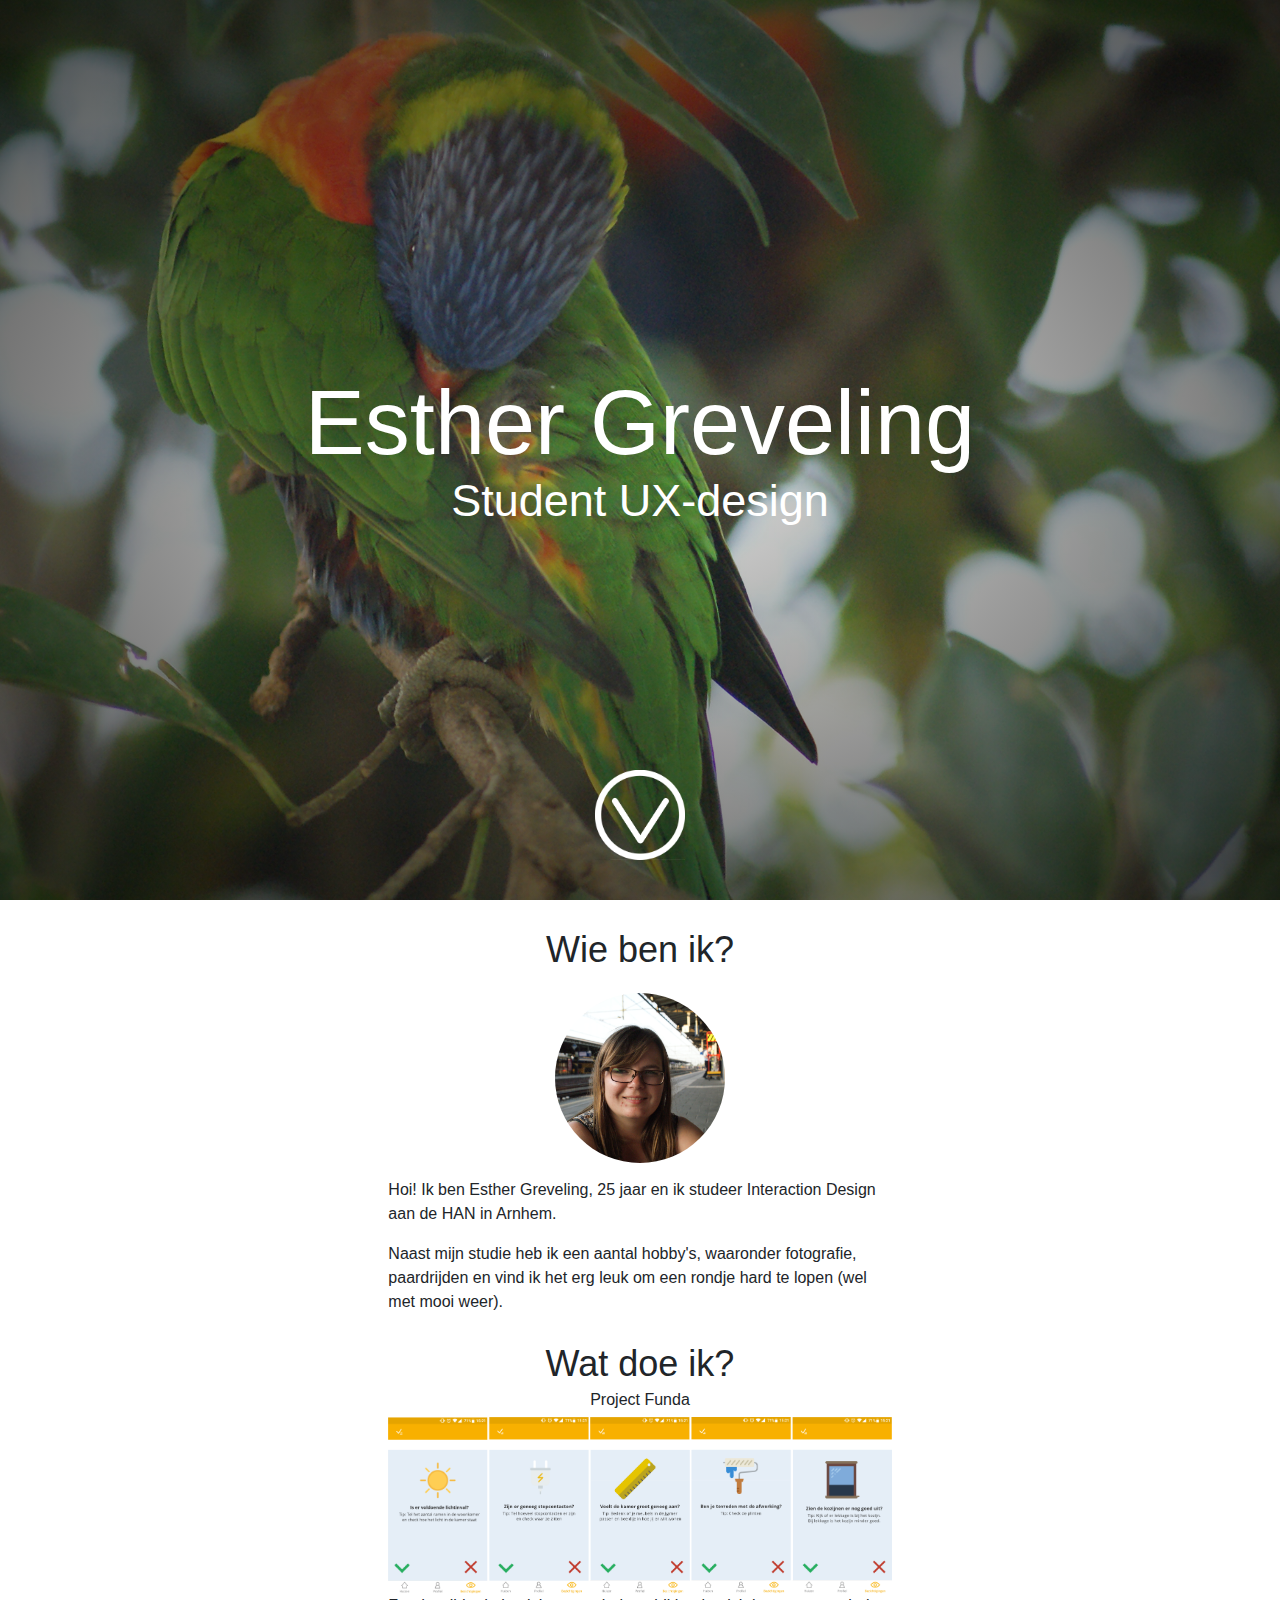
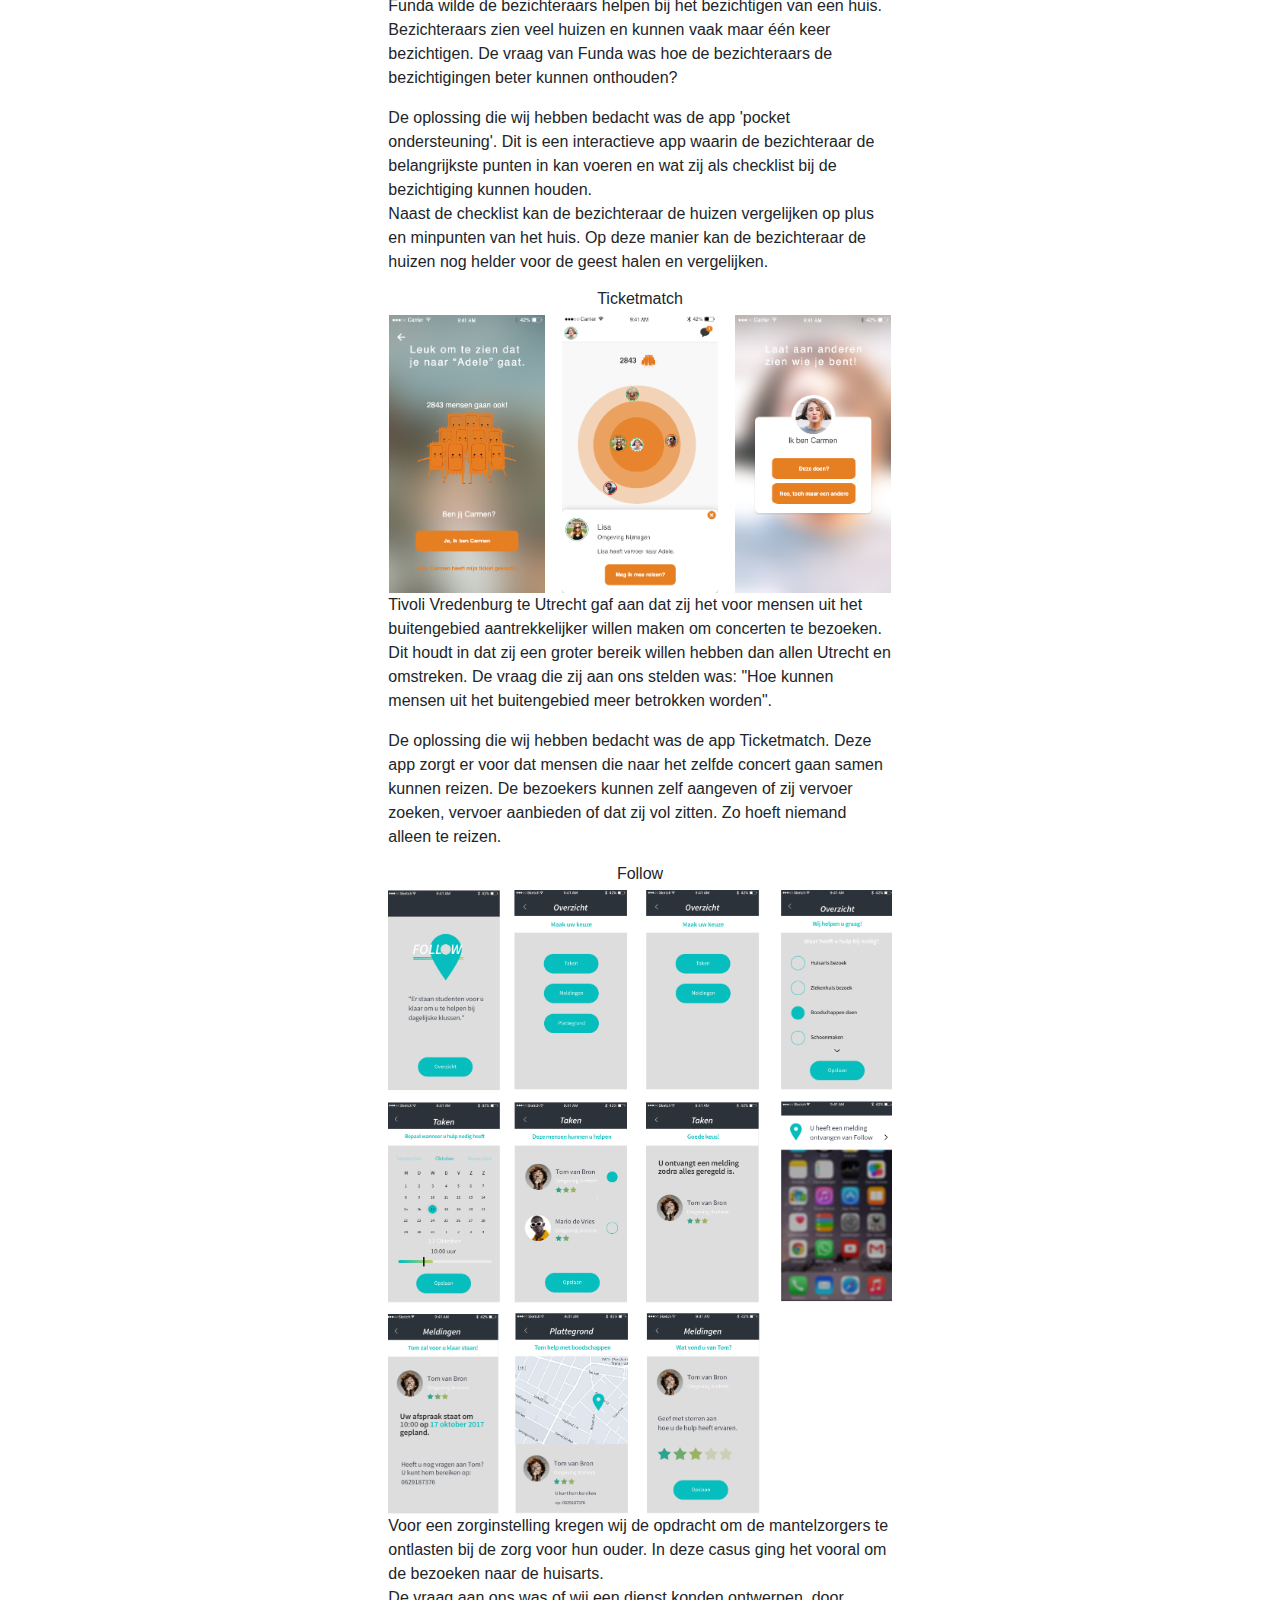
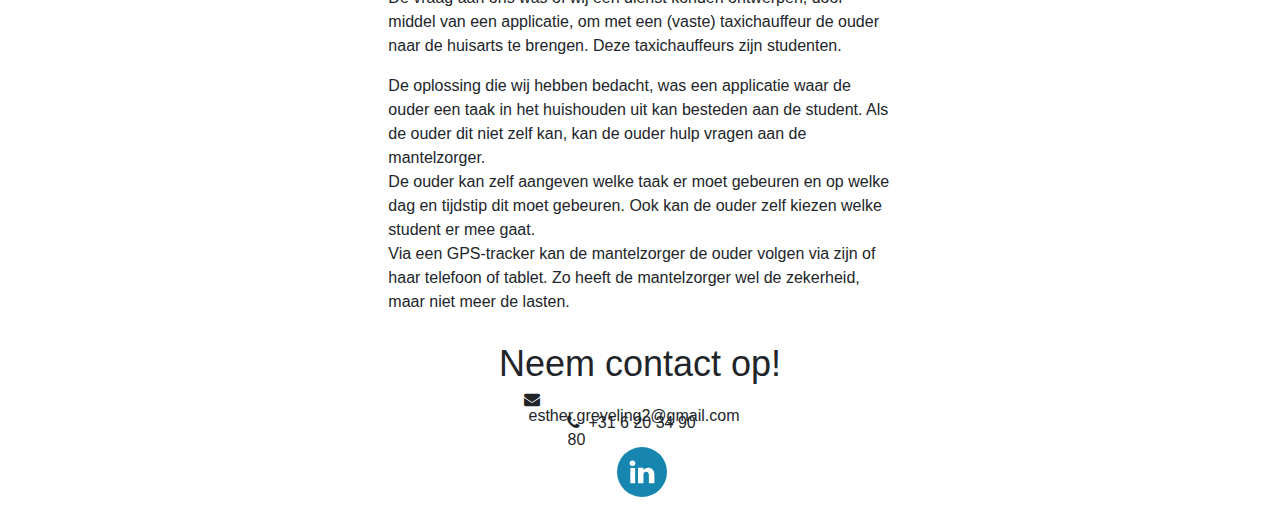
==== docs/index.html @ 634b7bdc "Leeftijd!" ====
<!DOCTYPE html>
<html>
    <head>
        <meta charset="utf-8">
        <meta name="viewport" content="width=device-width,initial-scale=1.0">
        
        <title>Esther Greveling</title>

        <link rel="stylesheet" href="style.css">
        <link rel="stylesheet" href="bootstrap.min.css">
        <link rel="stylesheet" href="css/font-awesome.min.css">
        <script type="text/javascript" src="scripts/jquery-3.2.1.min.js"></script>
        <script type="text/javascript" src="scripts/scrollToContent.js"></script>
    </head>

    <body>
        <div id="headerContainer" class="centerContainer">
            <div id="nameContainer">
                <div>
                    <h2>Esther Greveling</h2>
                    <h4>Student UX-design</h4>
                </div>
            </div>
            <div id="moreContentButton" class="clickable"></div>
        </div>
        <div id="content" class="col-10 col-md-8 col-lg-6 col-xl-5 center">
            <!--Over mij-->
            <h5>Wie ben ik?</h5>
            <div>
                <div class="roundPictureBorder">
                    <div class="roundPicture" id="estherPicture"> </div>
                </div>
            </div>

            <p>Hoi! Ik ben Esther Greveling, 25 jaar en ik studeer Interaction Design aan de HAN in Arnhem.</p>
            <p>Naast mijn studie heb ik een aantal hobby's, waaronder fotografie, paardrijden en vind ik het erg leuk om een rondje hard te lopen (wel met mooi weer).</p>

            <!--Mijn projecten-->
            <h5>Wat doe ik?</h5>
            
            <!--Funda-->
            <div class="centerChildren">
                <h6>Project Funda</h6>
                <img src="images/funda/checklist-live-bezichtigingen.png" />
            </div>
            <p>Funda wilde de bezichteraars helpen bij het bezichtigen van een huis. Bezichteraars zien veel huizen en kunnen vaak maar één keer bezichtigen. De vraag van Funda was hoe de bezichteraars de bezichtigingen beter kunnen onthouden?</p>
            <p>De oplossing die wij hebben bedacht was de app 'pocket ondersteuning'. Dit is een interactieve app waarin de bezichteraar de belangrijkste punten in kan voeren en wat zij als checklist bij de bezichtiging kunnen houden. <br/>Naast de checklist kan de bezichteraar de huizen vergelijken op plus en minpunten van het huis. Op deze manier kan de bezichteraar de huizen nog helder voor de geest halen en vergelijken.</p>                        
            
            <!--Tivoli-->
            <div class="centerChildren">
                <h6>Ticketmatch</h6>
                <div>
                    <img style="width: 31%;" src="images/tivoli/bevestig-account.png" />
                    <img style="width: 31%; margin-left: 2.4%; margin-right: 2.4%;" src="images/tivoli/gekozen-profiel.png" />
                    <img style="width: 31%;" src="images/tivoli/selfie.png" />
                </div>
            </div>
            <p>Tivoli Vredenburg te Utrecht gaf aan dat zij het voor mensen uit het buitengebied aantrekkelijker willen maken om concerten te bezoeken. Dit houdt in dat zij een groter bereik willen hebben dan allen Utrecht en omstreken. De vraag die zij aan ons stelden was: "Hoe kunnen mensen uit het buitengebied meer betrokken worden".</p>
            <p>De oplossing die wij hebben bedacht was de app Ticketmatch. Deze app zorgt er voor dat mensen die naar het zelfde concert gaan samen kunnen reizen. De bezoekers kunnen zelf aangeven of zij vervoer zoeken, vervoer aanbieden of dat zij vol zitten. Zo hoeft niemand alleen te reizen.</p>
            
            <!--Follow-->
            <div class="centerChildren">
                <h6>Follow</h6>
                <img src="images/follow/app.png" />
            </div>
            <p>Voor  een zorginstelling kregen wij de opdracht om de mantelzorgers te ontlasten bij de zorg voor hun ouder. In deze casus ging het vooral om de bezoeken naar de huisarts.<br/>De vraag aan ons was of wij een dienst konden ontwerpen, door middel van een applicatie, om met een (vaste) taxichauffeur de ouder naar de huisarts te brengen. Deze taxichauffeurs zijn studenten.</p>
            <p>De oplossing die wij hebben bedacht, was een applicatie waar de ouder een taak in het huishouden uit kan besteden aan de student. Als de ouder dit niet zelf kan, kan de ouder hulp vragen aan de mantelzorger.<br/>De ouder kan zelf aangeven welke taak er moet gebeuren en op welke dag en tijdstip dit moet gebeuren. Ook kan de ouder zelf kiezen welke student er mee gaat.<br/>Via een GPS-tracker kan de mantelzorger de ouder volgen via zijn of haar telefoon of tablet. Zo heeft de mantelzorger wel de zekerheid, maar niet meer de lasten.</p>
            
            
            <h5>Neem contact op!</h5>
            <div class="centerContainer">
                <i id="email" class="fa fa-envelope center" aria-hidden="true">
                    <span>esther.greveling2@gmail.com</span>
                </i>
            </div>
            <div class="centerContainer">
                <i id="phone" class="fa fa-phone center" aria-hidden="true">
                    <span>+31 6 20 34 90 80</span>
                </i>
            </div>
            <div class="centerContainer">
                <div class="contactButtons">
                    <a href="https://www.linkedin.com/in/esther-greveling-13b2b231/" target="_blank">
                        <img style="width: 50px; height: 50px;" src="images/linkedin.svg" alt="LinkedIn">
                    </a>
                </div>
            </div>
        </div>
    </body>
</html>
---- docs/style.css ----
body {
    margin: 0;
    overflow-x: hidden;
}

body,
i>span {
    font-family: -apple-system,BlinkMacSystemFont,"Segoe UI",Roboto,"Helvetica Neue",Arial,sans-serif
}

i>span {
    margin-left: 4px;
}

img {
    max-width: 100%;
}

#headerContainer {
    height: 100vh;
    width: 100vw;

    background-image: url("images/vogel.jpg");
    background-size: cover;
    background-position: center;
}

#moreContentButton {
    bottom: 40px;
    height: 90px;
    width: 90px;

    background-image: url("images/DownIconWhite.png");
    background-size: cover;
    background-position: center;
}

.centerContainer {
    position: relative;
    min-height: 23px;
}

.centerContainer>div,
.center {
    position: absolute !important;
    margin: auto !important;
    left: 0 !important; 
    right: 0 !important;
}

.centerChildren {
    text-align: center;
}

#nameContainer {
    width: 100%;
    height: 100%;

    background: -webkit-radial-gradient(rgba(105, 105, 100, 0.20), rgba(0, 0, 0, 0.70));
    background:      -o-radial-gradient(rgba(105, 105, 100, 0.20), rgba(0, 0, 0, 0.70));
    background:    -moz-radial-gradient(rgba(105, 105, 100, 0.20), rgba(0, 0, 0, 0.70));
    background:         radial-gradient(rgba(105, 105, 100, 0.20), rgba(0, 0, 0, 0.70));
}

#nameContainer>div {
    display:table-cell;
    vertical-align: middle;
    width:100vw;
    height:100vh;
}

#nameContainer>div>h2,
#nameContainer>div>h4 {
    text-align: center;
    margin-top: 3px;
    margin-bottom: 3px;

    font-family:"Arial";
    color: white;
}

h5 {
    text-align: center;
    margin-top: 30px !important;
    font-size: 2.25rem !important;
}

h2 {
    font-size: 10vh !important;
}

h4 {
    font-size: 5vh !important;
}

.clickable {
    cursor: pointer;
}

#estherPicture {
    background-image: url(images/esther.jpg);
}

.roundPicture
{
    background-position: center;
    background-repeat: no-repeat;
    background-size: cover;
    
    width: 170px;
    height: 170px;
    border-radius: 50%;
    
    position: absolute;
    margin: auto;
    left: 0;
    right: 0;
    top: 0;
    bottom: 0;
}

.roundPictureBorder
{
    width: 200px;
    height: 200px;
    margin: auto;
    position: relative;
}

#phone {
    width: 145px;
}

#email {
    width: 231px;
}

.contactButtons {
    width: 50px;
    padding: 10px 0;
}

.contactButtons>a {
    margin: 4px 2px;
}

.contactButtons>a>img {
    width: 50px;
    height: 50px;
}

@media all and (max-width: 576px) {    
    #moreContentButton {
        width: 20vw;
        height: 20vw;
    }
}
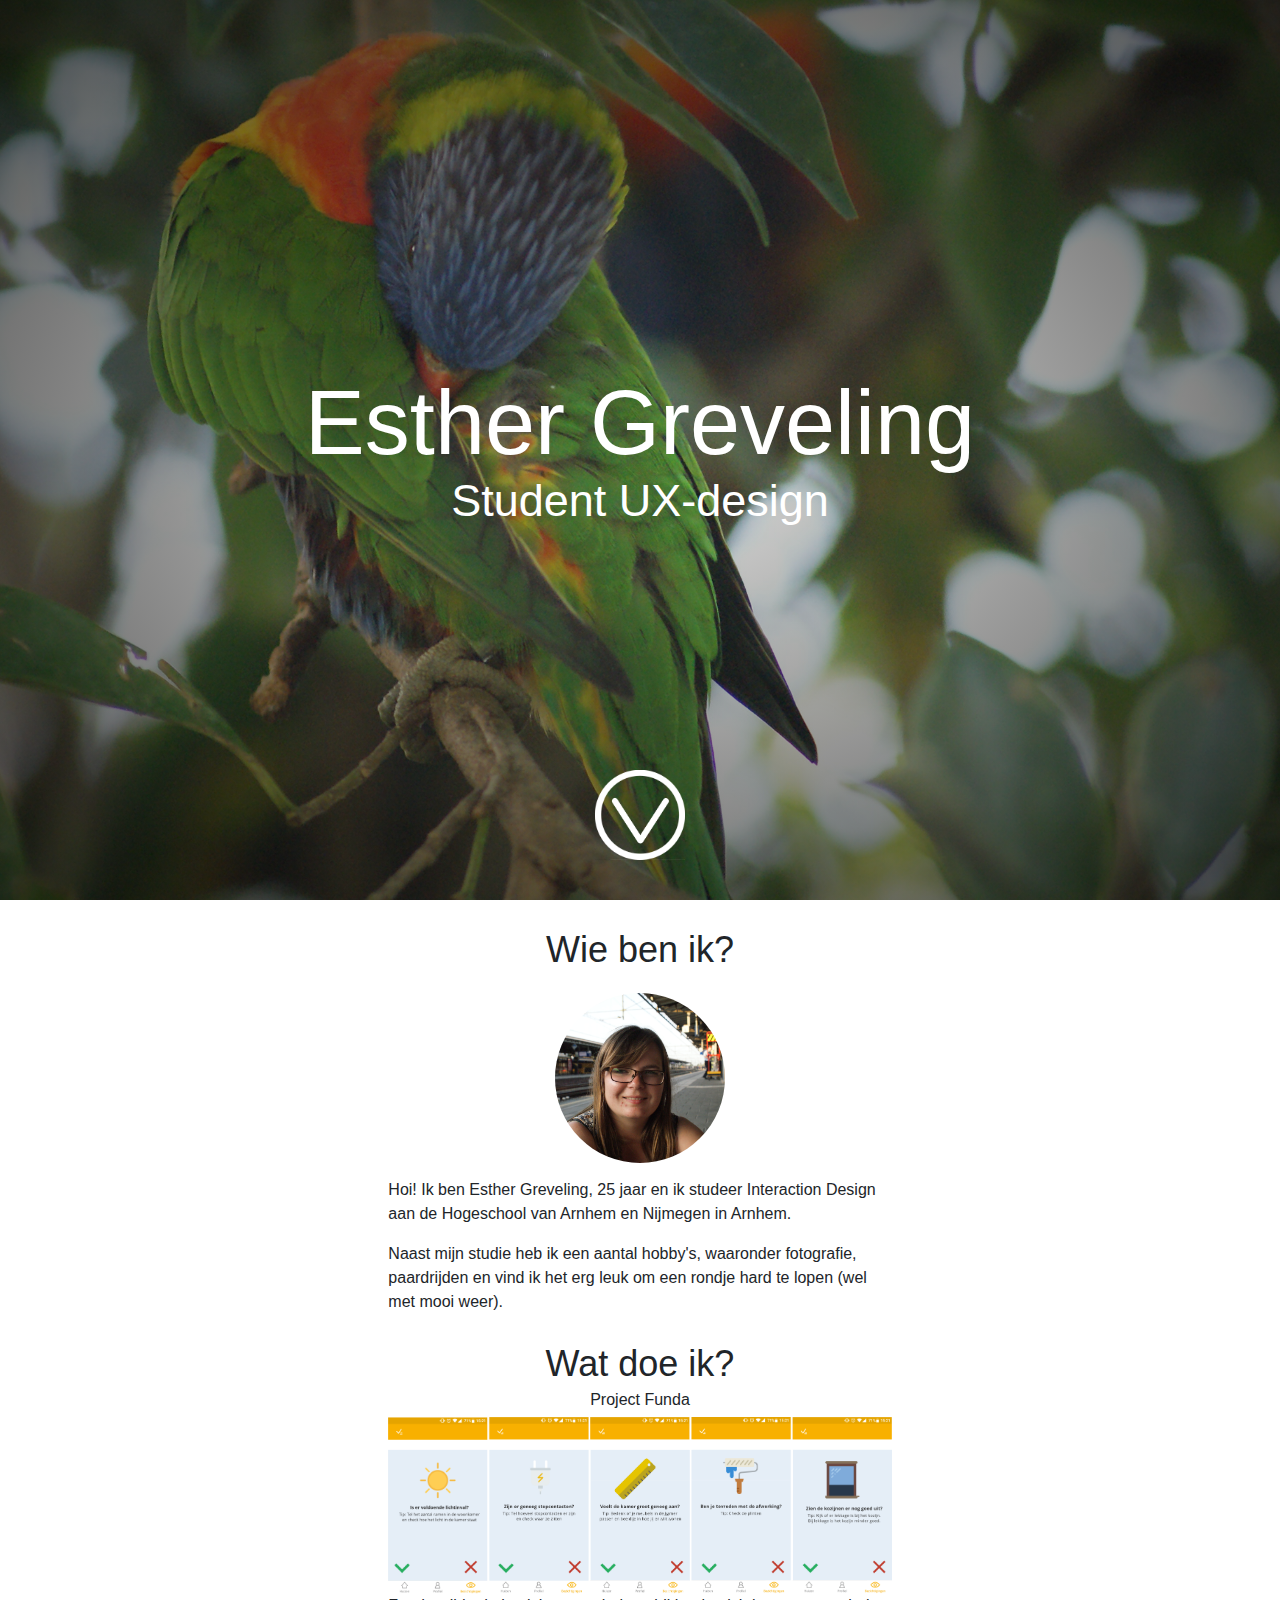
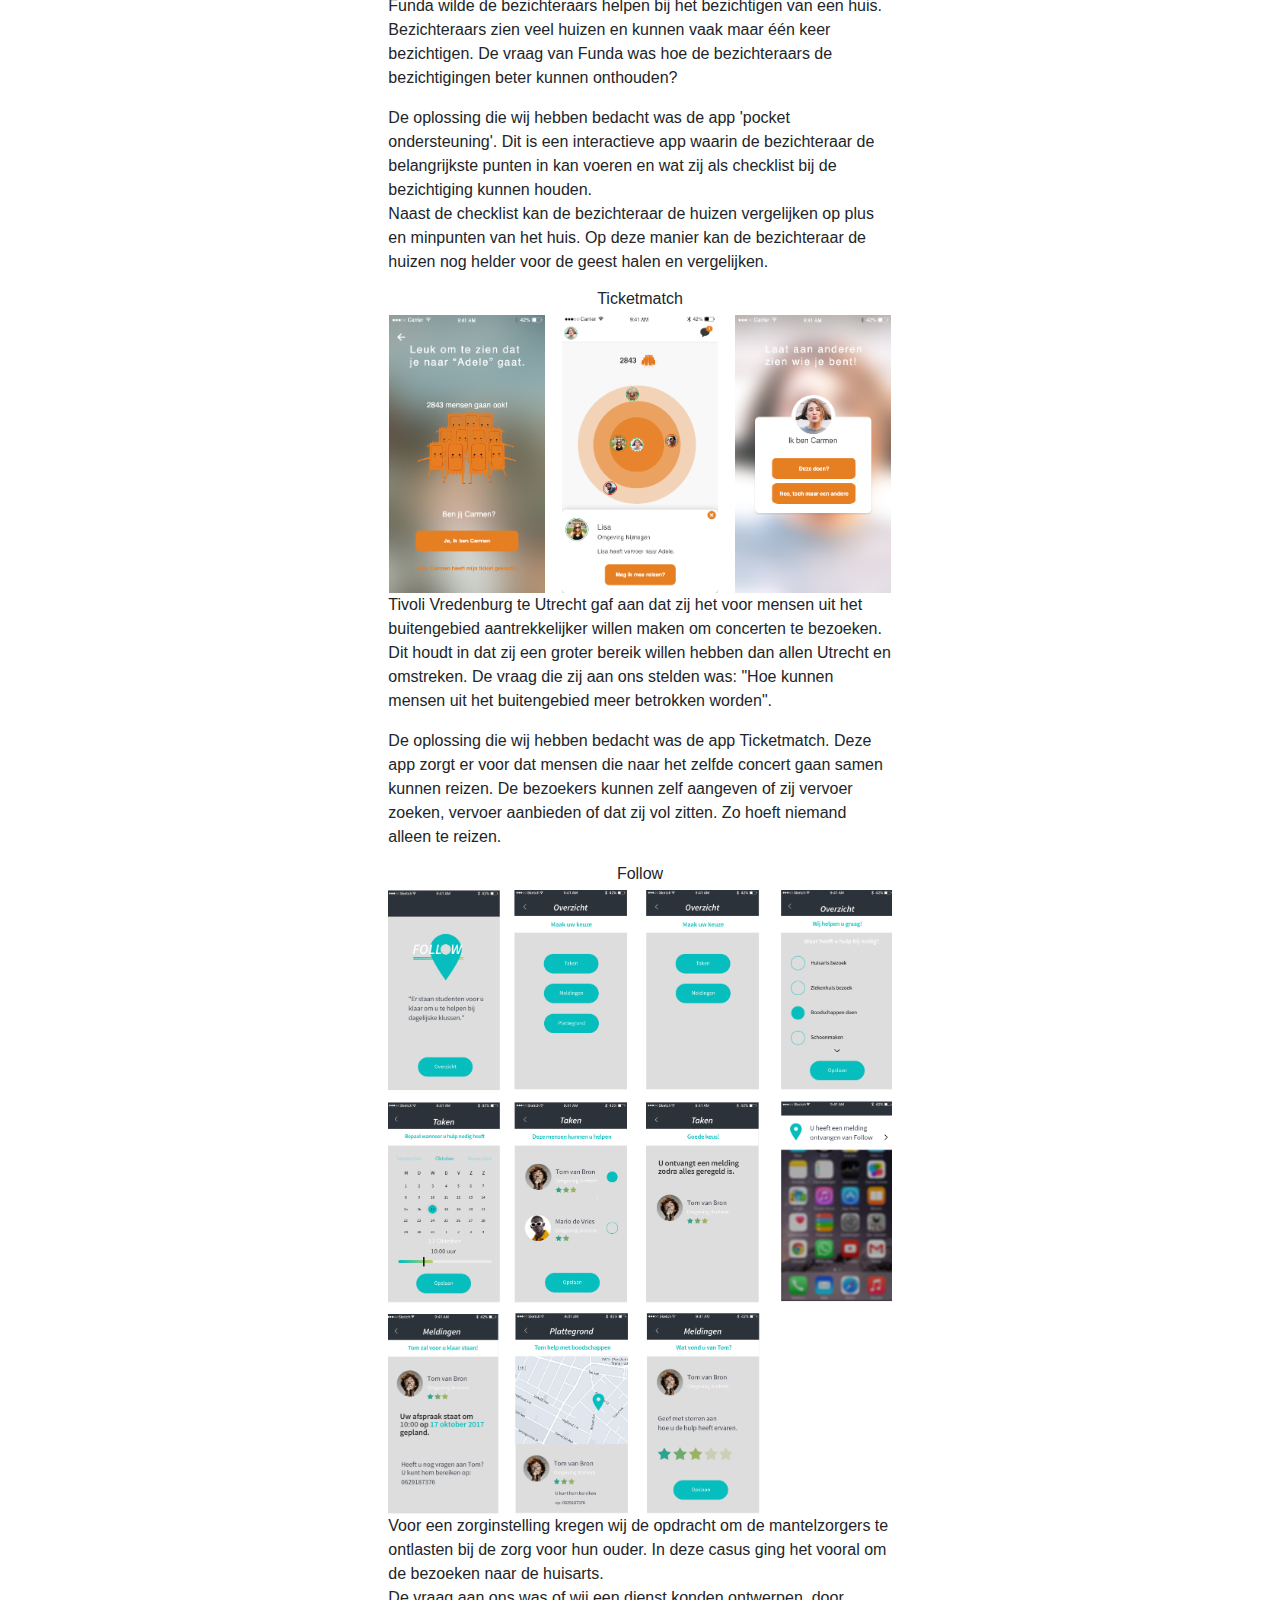
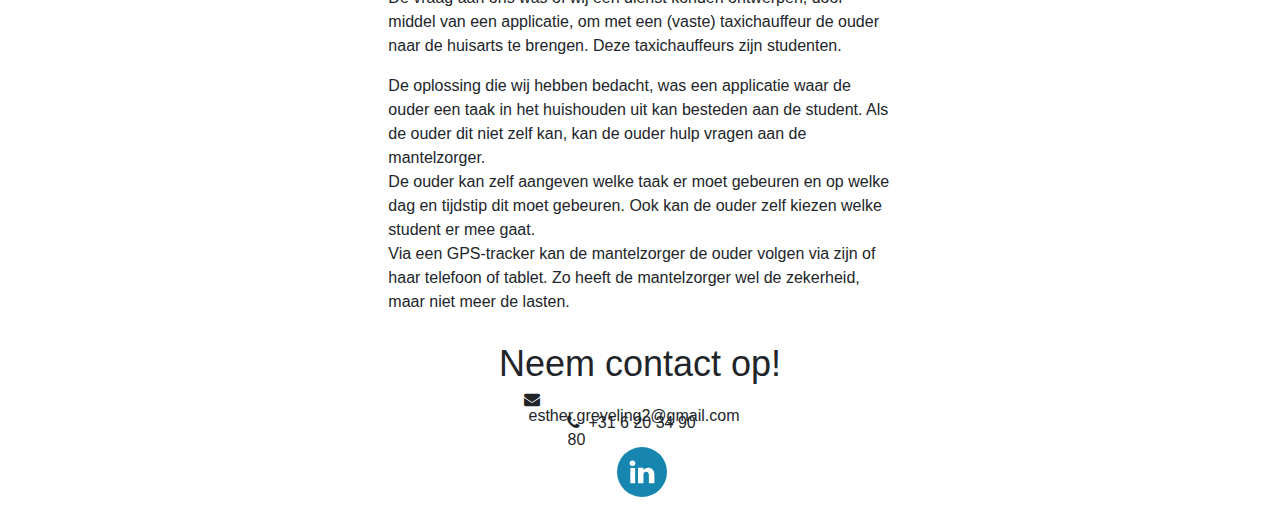
==== commit 8bafb204: "School toegevoegd" ====
--- a/docs/index.html
+++ b/docs/index.html
@@ -32,7 +32,7 @@
                 </div>
             </div>
 
-            <p>Hoi! Ik ben Esther Greveling, 25 jaar en ik studeer Interaction Design aan de HAN in Arnhem.</p>
+            <p>Hoi! Ik ben Esther Greveling, 25 jaar en ik studeer Interaction Design aan de Hogeschool van Arnhem en Nijmegen in Arnhem.</p>
             <p>Naast mijn studie heb ik een aantal hobby's, waaronder fotografie, paardrijden en vind ik het erg leuk om een rondje hard te lopen (wel met mooi weer).</p>
 
             <!--Mijn projecten-->
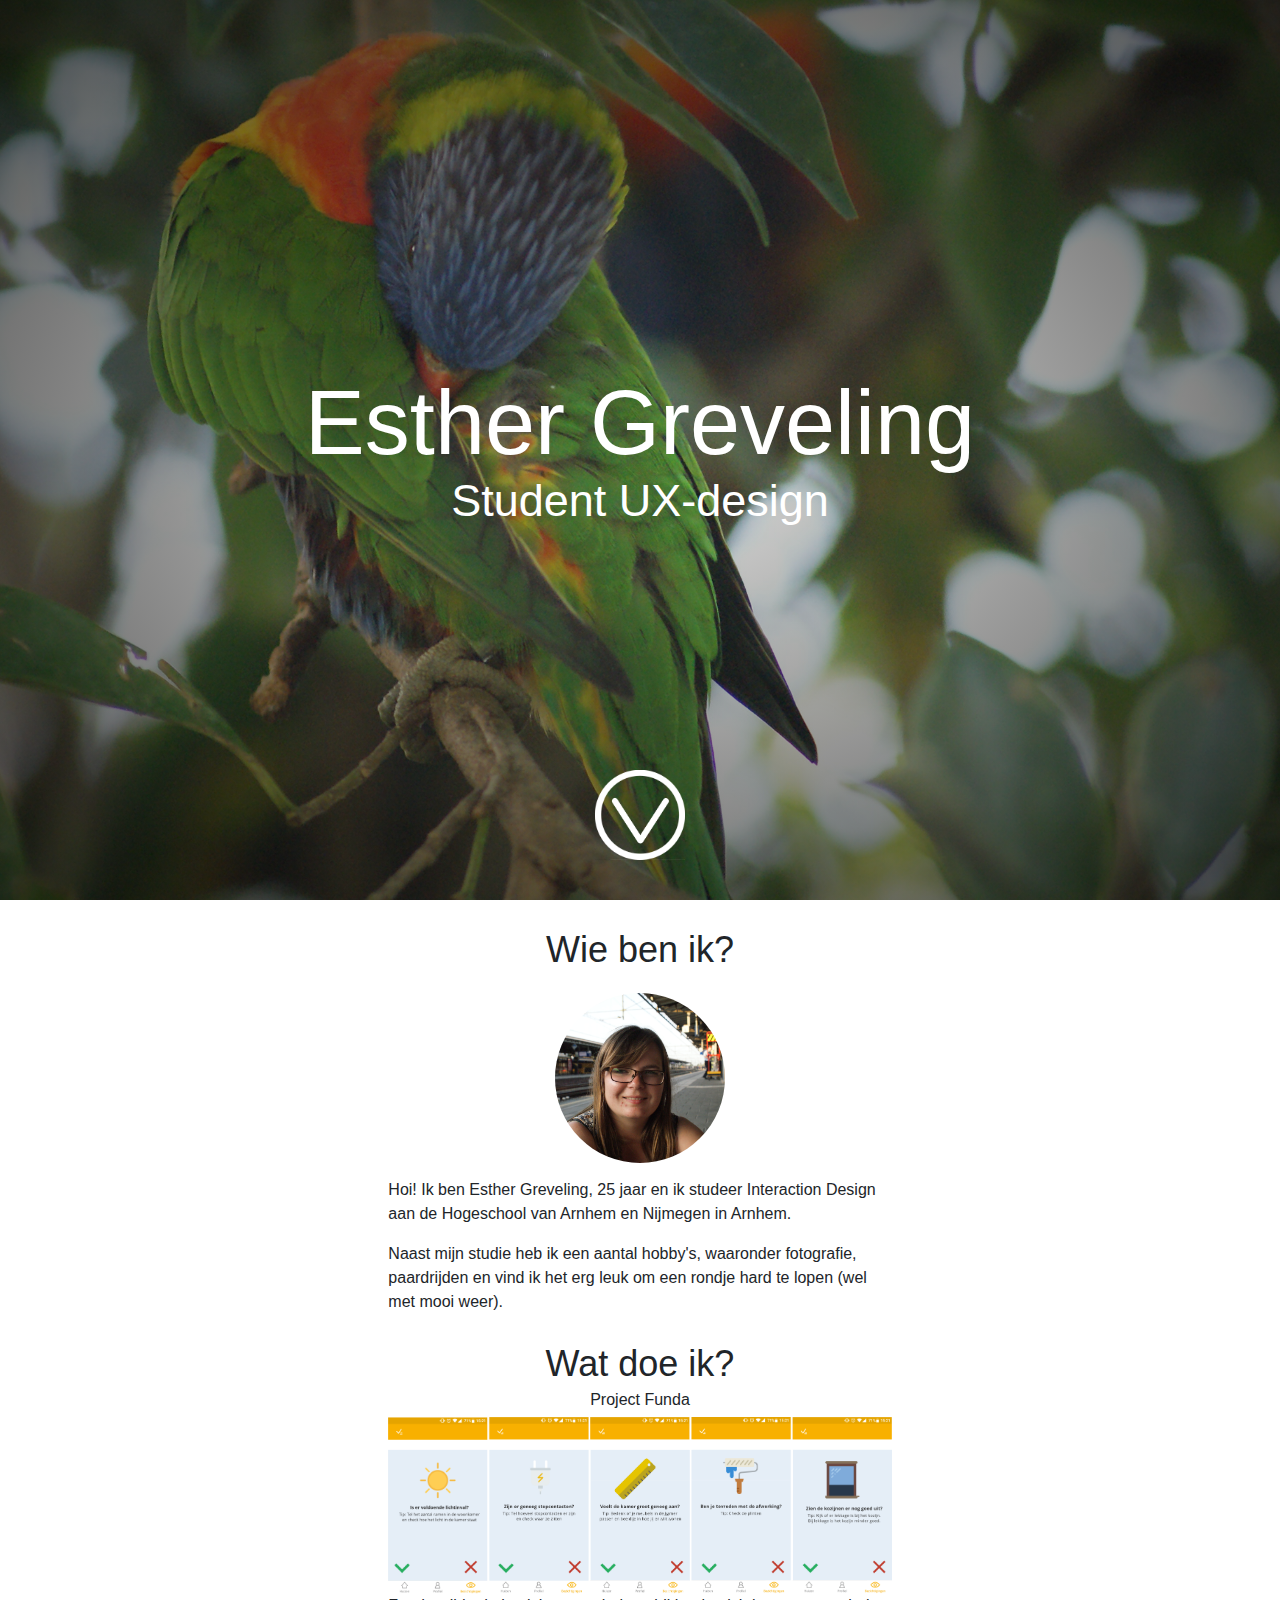
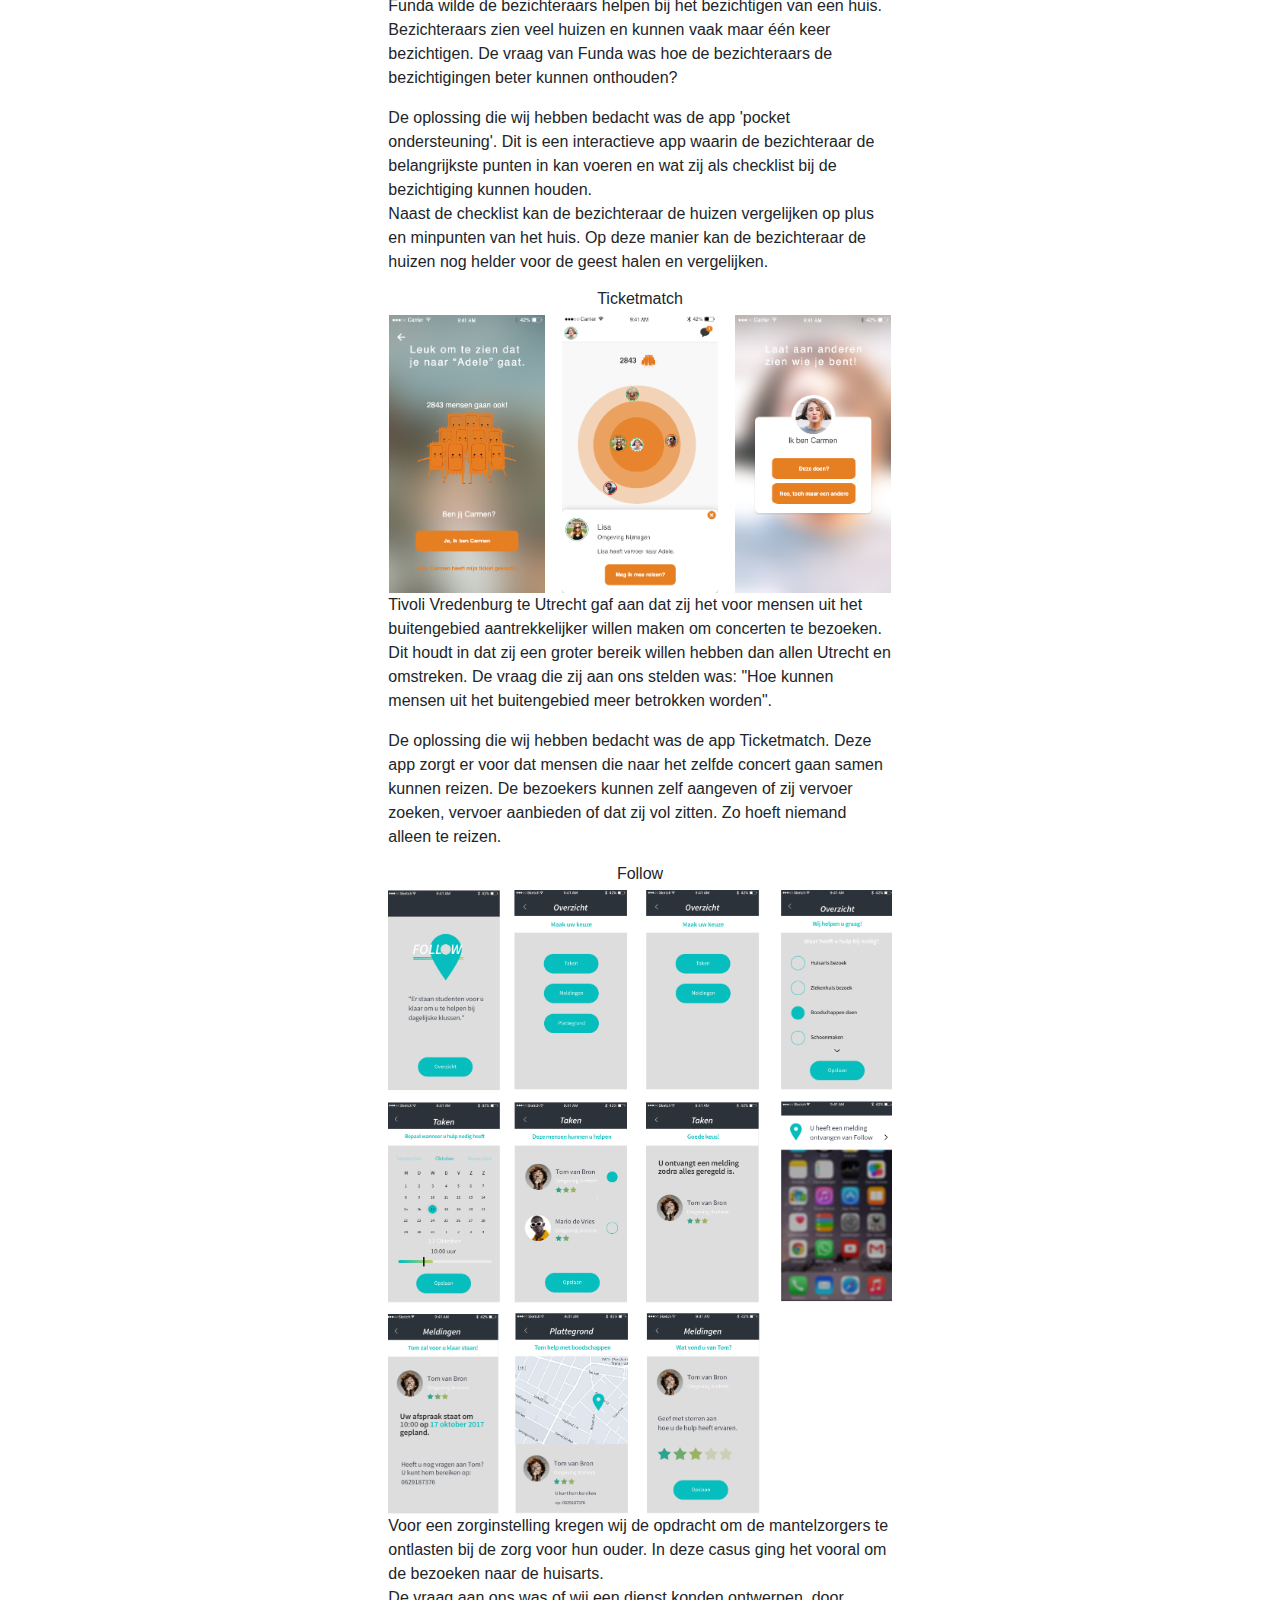
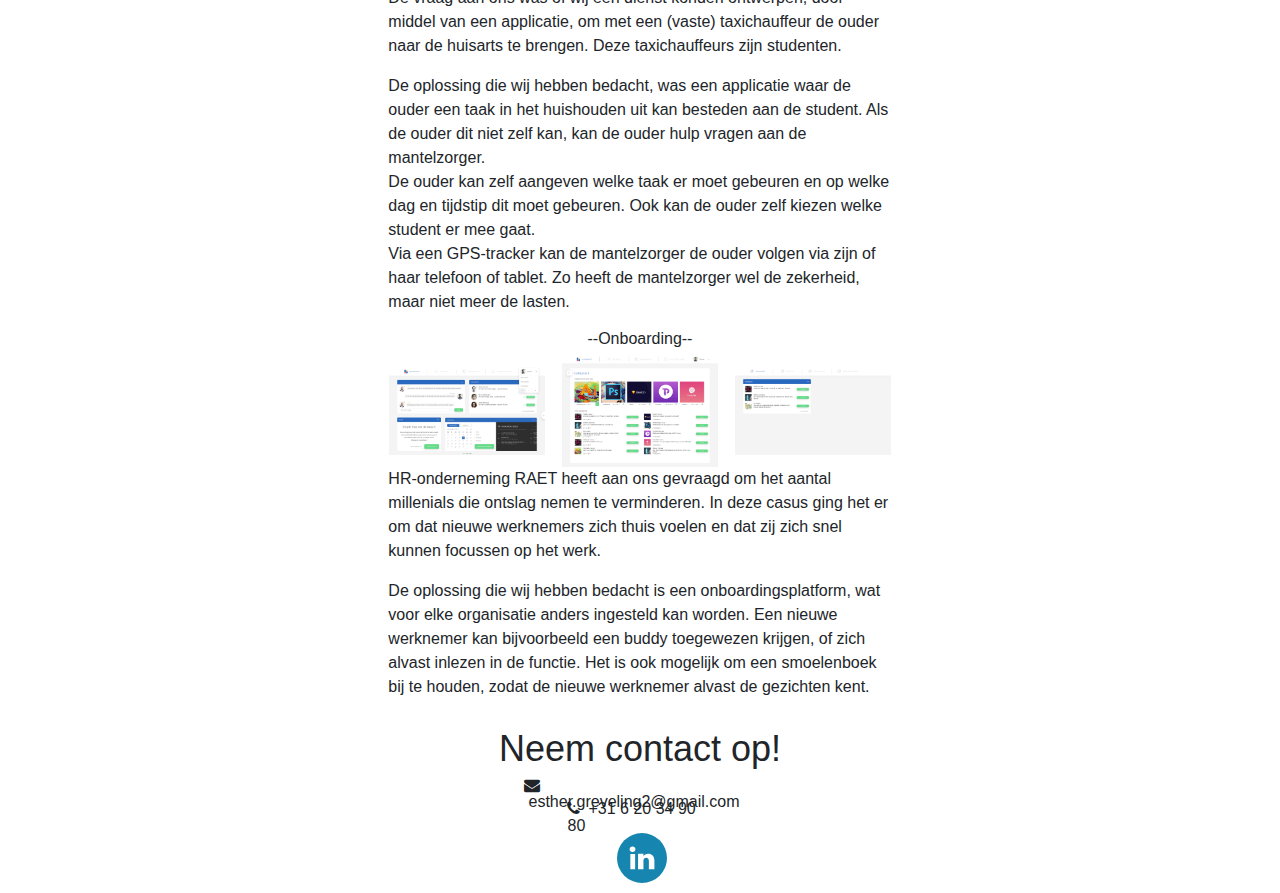
==== commit ae2d33e4: "Nieuw project" ====
--- a/docs/index.html
+++ b/docs/index.html
@@ -66,7 +66,18 @@
             <p>Voor  een zorginstelling kregen wij de opdracht om de mantelzorgers te ontlasten bij de zorg voor hun ouder. In deze casus ging het vooral om de bezoeken naar de huisarts.<br/>De vraag aan ons was of wij een dienst konden ontwerpen, door middel van een applicatie, om met een (vaste) taxichauffeur de ouder naar de huisarts te brengen. Deze taxichauffeurs zijn studenten.</p>
             <p>De oplossing die wij hebben bedacht, was een applicatie waar de ouder een taak in het huishouden uit kan besteden aan de student. Als de ouder dit niet zelf kan, kan de ouder hulp vragen aan de mantelzorger.<br/>De ouder kan zelf aangeven welke taak er moet gebeuren en op welke dag en tijdstip dit moet gebeuren. Ook kan de ouder zelf kiezen welke student er mee gaat.<br/>Via een GPS-tracker kan de mantelzorger de ouder volgen via zijn of haar telefoon of tablet. Zo heeft de mantelzorger wel de zekerheid, maar niet meer de lasten.</p>
             
-            
+            <!--Onboarding-->
+            <div class="centerChildren">
+                <h6>--Onboarding--</h6>
+                <div>
+                    <img style="width: 31%;" src="images/onboarding/onboading_home.jpg" />
+                    <img style="width: 31%; margin-left: 2.4%; margin-right: 2.4%;" src="images/onboarding/Artboard 1-1.png" />
+                    <img style="width: 31%;" src="images/onboarding/Artboard 1.png" />
+                </div>
+            </div>
+            <p>HR-onderneming RAET heeft aan ons gevraagd om het aantal millenials die ontslag nemen te verminderen. In deze casus ging het er om dat nieuwe werknemers zich thuis voelen en dat zij zich snel kunnen focussen op het werk.</p>
+            <p> De oplossing die wij hebben bedacht is een onboardingsplatform, wat voor elke organisatie anders ingesteld kan worden. Een nieuwe werknemer kan bijvoorbeeld een buddy toegewezen krijgen, of zich alvast inlezen in de functie. Het is ook mogelijk om een smoelenboek bij te houden, zodat de nieuwe werknemer alvast de gezichten kent.</p>
+
             <h5>Neem contact op!</h5>
             <div class="centerContainer">
                 <i id="email" class="fa fa-envelope center" aria-hidden="true">
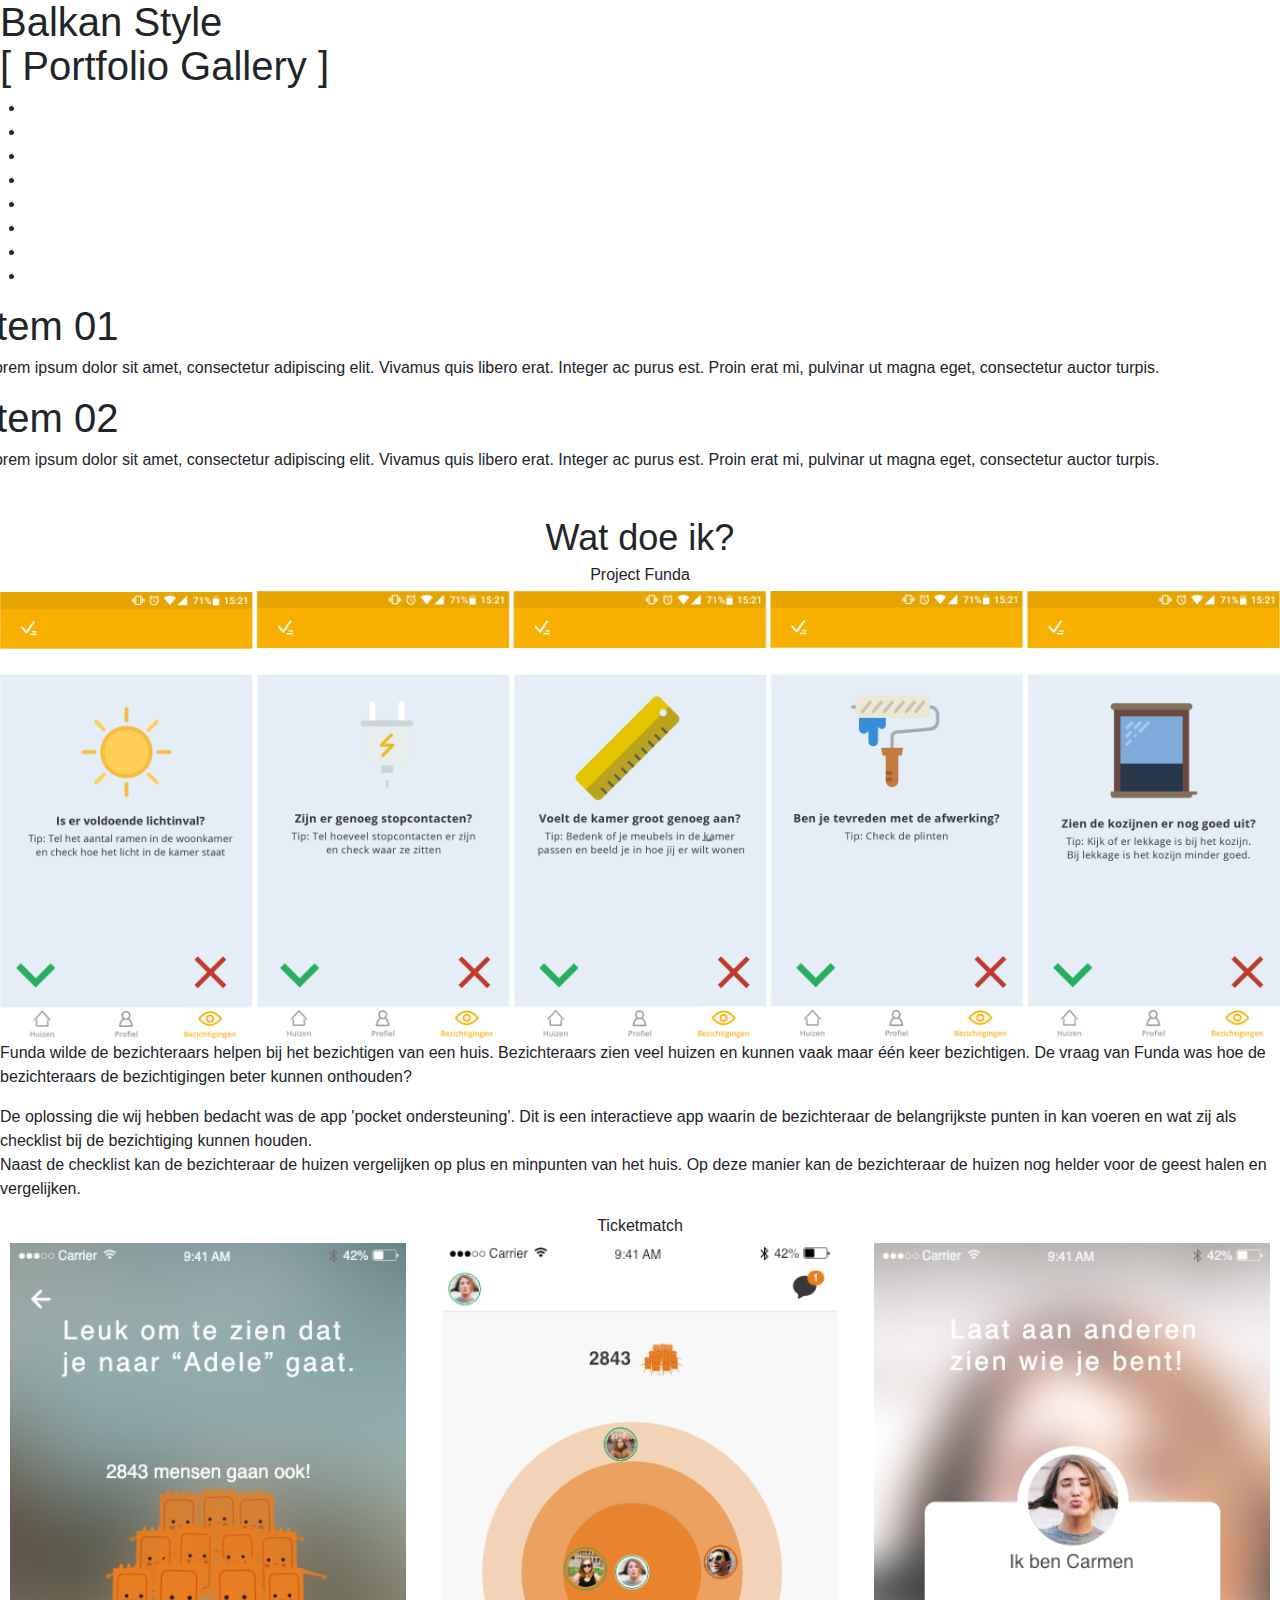
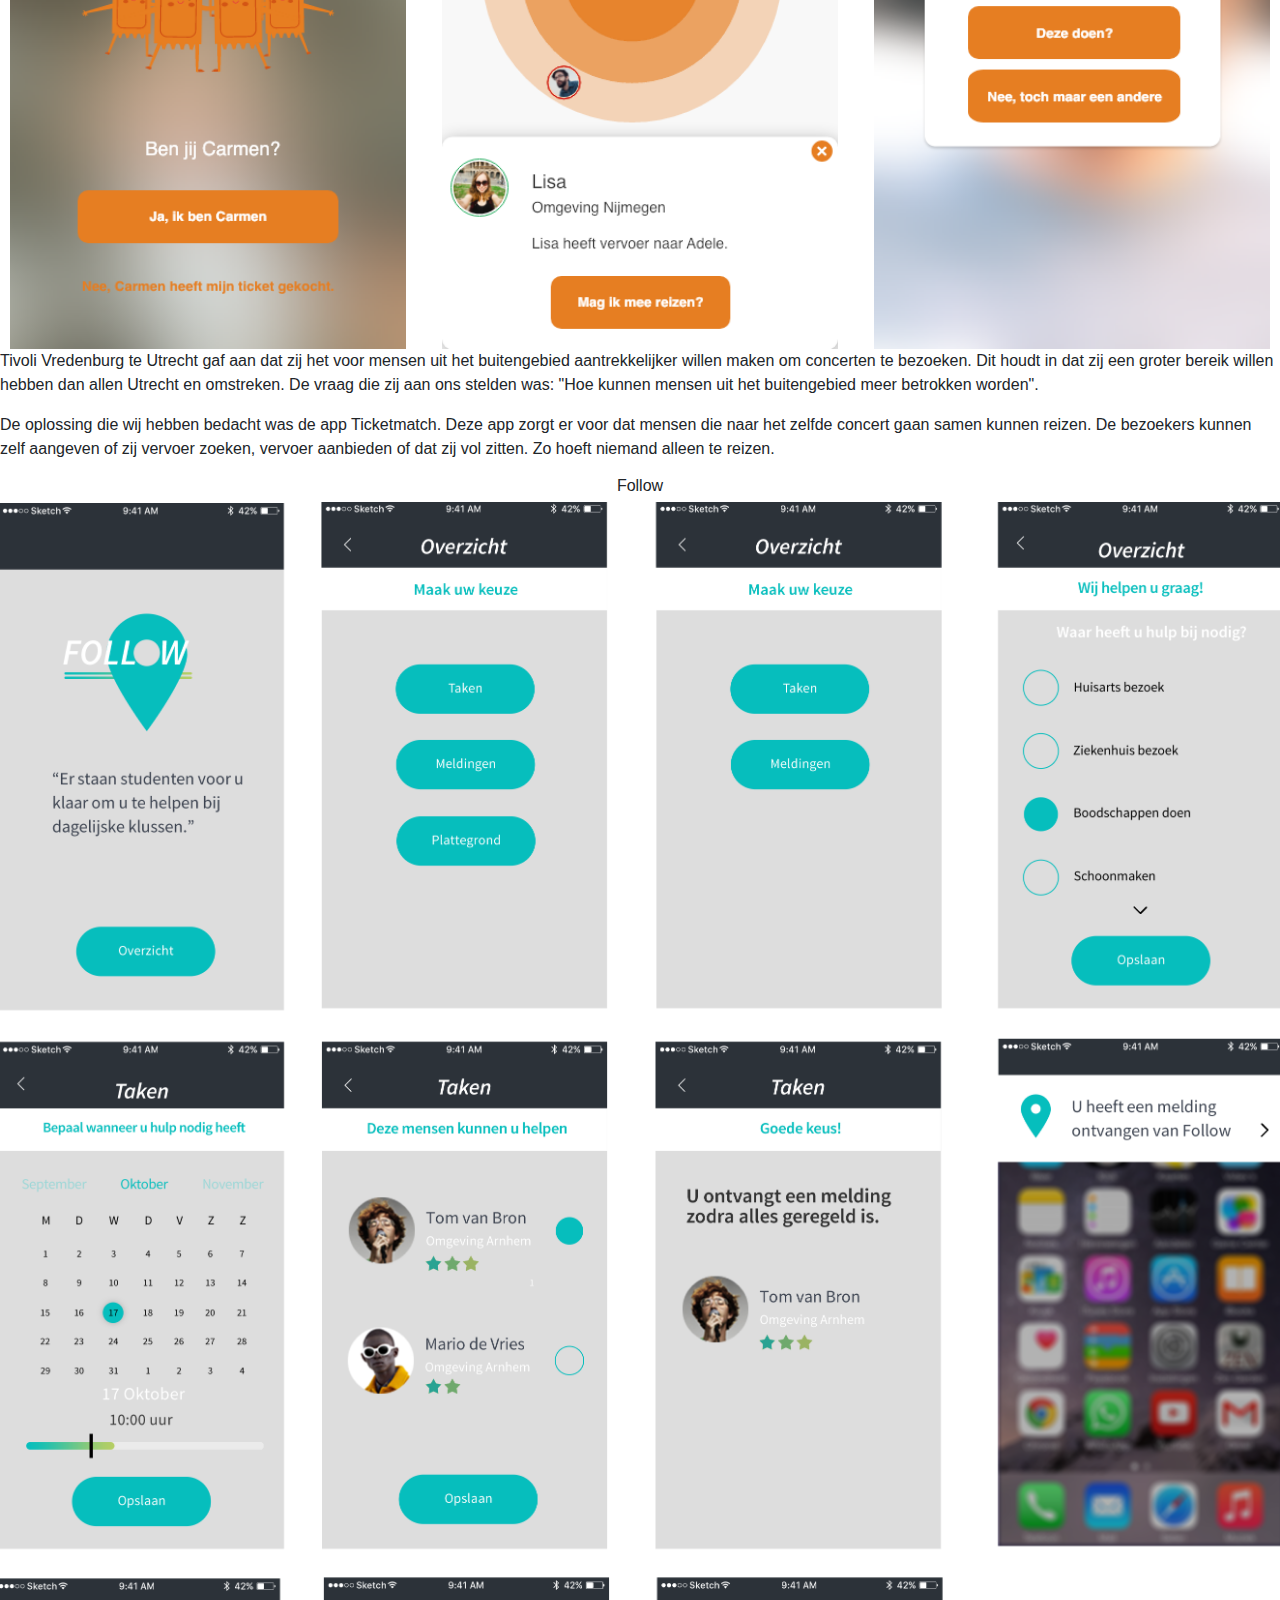
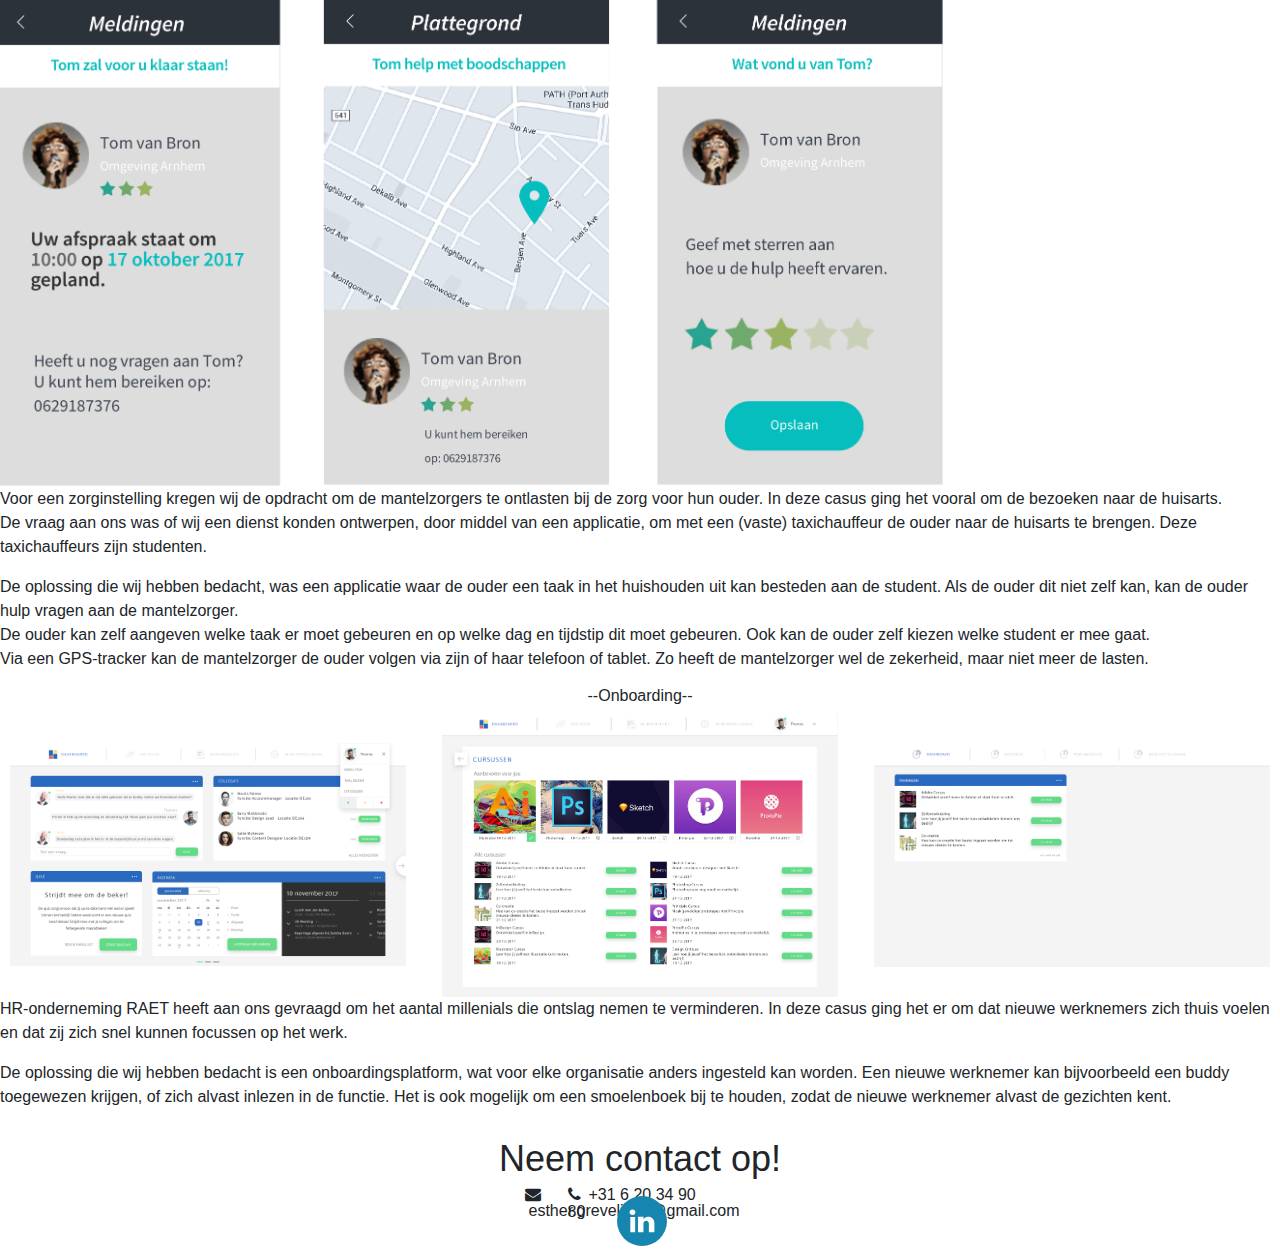
==== commit cc95e666: "test_portfolio" ====
--- a/docs/index.html
+++ b/docs/index.html
@@ -15,7 +15,7 @@
 
     <body>
         <div id="headerContainer" class="centerContainer">
-            <div id="nameContainer">
+            <!-- <div id="nameContainer"> 
                 <div>
                     <h2>Esther Greveling</h2>
                     <h4>Student UX-design</h4>
@@ -24,7 +24,7 @@
             <div id="moreContentButton" class="clickable"></div>
         </div>
         <div id="content" class="col-10 col-md-8 col-lg-6 col-xl-5 center">
-            <!--Over mij-->
+            Over mij
             <h5>Wie ben ik?</h5>
             <div>
                 <div class="roundPictureBorder">
@@ -34,7 +34,103 @@
 
             <p>Hoi! Ik ben Esther Greveling, 25 jaar en ik studeer Interaction Design aan de Hogeschool van Arnhem en Nijmegen in Arnhem.</p>
             <p>Naast mijn studie heb ik een aantal hobby's, waaronder fotografie, paardrijden en vind ik het erg leuk om een rondje hard te lopen (wel met mooi weer).</p>
+            -->
+            
+            <link href='https://fonts.googleapis.com/css?family=Montserrat:400,700' rel='stylesheet' type='text/css'>
+            <link href='https://fonts.googleapis.com/css?family=Lato:300' rel='stylesheet' type='text/css'>
+        
+        
+        <header>
+            <h1>Balkan Style <br> <span>[ Portfolio Gallery ]</span></h1>
+        </header>
+        
+        <div id="top"></div>
+        <section class="gallery">
+            <div class="row">
+                <ul>
+                    <a href="#" class="close"></a>
+                    <li>
+                        <a href="#item02">
+                            <img src="https://cdn.dribbble.com/users/545884/screenshots/3981307/lorena2.png" alt="">
+                        </a>
+                    </li>
+        
+                    <li>
+                        <a href="#item02">
+                            <img src="https://cdn.dribbble.com/users/545884/screenshots/3892302/contact.png" alt="">
+                        </a>
+                    </li>
+        
+                    <li>
+                        <a href="#item02">
+                            <img src="https://cdn.dribbble.com/users/545884/screenshots/4154721/dive--001.png" alt="">
+                        </a>
+                    </li>
+                    <li>
+                        <a class="image" href="#item01">
+                            <img src="https://cdn.dribbble.com/users/545884/screenshots/4356121/darko--dr.jpg" alt="">
+                        </a>
+                    </li>
+                    <li>
+                        <a class="image" href="#item02">
+                            <img src="https://cdn.dribbble.com/users/545884/screenshots/3695553/news.png" alt="">
+                        </a>
+                    </li>
+                    <li>
+                        <a class="image" href="#item01">
+                            <img src="https://cdn.dribbble.com/users/545884/screenshots/4360101/liberosis_--_12.png" alt="">
+                        </a>
+                    </li>
+                    <li>
+                        <a class="image" href="#item01">
+                            <img src="https://cdn.dribbble.com/users/545884/screenshots/3148799/technical-book.jpg" alt="">
+                        </a>
+                    </li>
+                    <li>
+                        <a class="image" href="#item01">
+                            <img src="https://cdn.dribbble.com/users/545884/screenshots/2883479/cover.jpg" alt="">
+                        </a>
+                    </li>
+                </ul>
+            </div> <!-- / row -->
+        
+            <!-- Item 01 -->
+            <div id="item01" class="port">
+            
+                <div class="row">
+                    <div class="description">
+                        <h1>Item 01</h1>
+                        <p>Lorem ipsum dolor sit amet, consectetur adipiscing elit. Vivamus quis libero erat. Integer ac purus est. Proin erat mi, pulvinar ut magna eget, consectetur auctor turpis.</p>
+                    </div>
+        
+                        <img src="https://cdn.dribbble.com/users/545884/screenshots/3981307/lorena2.png" alt="">
+                    </div>
+                </div> <!-- / row -->
+        
+            </div> <!-- / Item 02 -->
+        
+            <!-- Item 02 -->
+            <div id="item02" class="port">
+            
+                <div class="row">
+                    <div class="description">
+                        <h1>Item 02</h1>
+                        <p>Lorem ipsum dolor sit amet, consectetur adipiscing elit. Vivamus quis libero erat. Integer ac purus est. Proin erat mi, pulvinar ut magna eget, consectetur auctor turpis.</p>
+                    </div>
+                    <img src="https://cdn.dribbble.com/users/545884/screenshots/2883479/cover.jpg" alt="">
+                </div> <!-- / row -->
+        
+            </div> <!-- / Item 02 -->
+        
+        </section> <!-- / projects -->
+        
+        
+        
+        
 
+
+
+            
             <!--Mijn projecten-->
             <h5>Wat doe ik?</h5>
             
--- a/docs/style.css
+++ b/docs/style.css
@@ -16,7 +16,7 @@
     max-width: 100%;
 }
 
-#headerContainer {
+/* #headerContainer { 
     height: 100vh;
     width: 100vw;
 
@@ -34,6 +34,207 @@
     background-size: cover;
     background-position: center;
 }
+*/
+
+=transition($transition-property, $transition-time, $method)
+	-webkit-transition: $transition-property $transition-time $method
+	-moz-transition: $transition-property $transition-time $method
+	transition: $transition-property $transition-time $method
+
+*
+	-webkit-box-sizing: border-box
+	-moz-box-sizing: border-box
+	box-sizing: border-box
+	&:before, &:after
+		-webkit-box-sizing: border-box
+		-moz-box-sizing: border-box
+		box-sizing: border-box
+
+body
+	font-family: 'Lato', sans-serif
+	font-weight: 300
+	line-height: 1.5
+	color: #333
+
+a
+	color: #fff
+
+.row
+	width: 100%
+	max-width: 1170px
+	margin: 0 auto
+	padding: 0
+	clear: both
+
+	img
+		max-width: 100%
+		height: auto
+		padding: 0
+		margin: 0
+
+
+%col
+	float: left
+	margin: 0 0.8771929824561403%
+	overflow: hidden
+
+// HEADER
+header
+	background-color: #84b4b1
+	color: #fff
+	text-align: center
+	padding: 30px 0 120px
+
+	h1
+		text-align: center
+		text-transform: uppercase
+		font-size: 65px
+		font-weight: 400
+		letter-spacing: 3px
+		line-height: .8
+		padding-top: 50px
+		font-family: 'Montserrat', sans-serif
+
+		span
+			text-transform: uppercase
+			letter-spacing: 7px
+			font-size: 25px
+			line-height: 1
+
+	p
+		padding-top: 30px
+
+
+// PROJECTS
+.gallery
+	padding: 40px 0 300px
+	position: relative
+	overflow: hidden
+	
+	ul
+		padding-top: 50px
+		position: relative
+		
+		li
+			@extend %col
+			margin-bottom: 20px
+			width: 23.24561403508772%
+			position: relative
+
+			a
+				display: block
+				position: relative
+				width: 100%
+				height: 100%
+				margin: 0
+				padding: 0
+				line-height: 0
+
+				&:before
+					position: absolute
+					width: 32px
+					height: 32px
+					top: 40%
+					left: 50%
+					margin: -14px 0 0 -16px
+					background: url(data:image/svg+xml;utf8,%3C%3Fxml%20version%3D%221.0%22%20encoding%3D%22utf-8%22%3F%3E%0A%3C%21--%20Generator%3A%20Adobe%20Illustrator%2017.1.0%2C%20SVG%20Export%20Plug-In%20.%20SVG%20Version%3A%206.00%20Build%200%29%20%20--%3E%0A%3C%21DOCTYPE%20svg%20PUBLIC%20%22-//W3C//DTD%20SVG%201.1//EN%22%20%22http%3A//www.w3.org/Graphics/SVG/1.1/DTD/svg11.dtd%22%3E%0A%3Csvg%20version%3D%221.1%22%0A%09%20id%3D%22svg2%22%20xmlns%3Adc%3D%22http%3A//purl.org/dc/elements/1.1/%22%20xmlns%3Acc%3D%22http%3A//creativecommons.org/ns%23%22%20xmlns%3Ardf%3D%22http%3A//www.w3.org/1999/02/22-rdf-syntax-ns%23%22%20xmlns%3Asvg%3D%22http%3A//www.w3.org/2000/svg%22%20xmlns%3Asodipodi%3D%22http%3A//sodipodi.sourceforge.net/DTD/sodipodi-0.dtd%22%20xmlns%3Ainkscape%3D%22http%3A//www.inkscape.org/namespaces/inkscape%22%20inkscape%3Aversion%3D%220.48.4%20r9939%22%20sodipodi%3Adocname%3D%22icon-fullscreen.svg%22%0A%09%20xmlns%3D%22http%3A//www.w3.org/2000/svg%22%20xmlns%3Axlink%3D%22http%3A//www.w3.org/1999/xlink%22%20x%3D%220px%22%20y%3D%220px%22%20viewBox%3D%220%200%20960%20560%22%0A%09%20enable-background%3D%22new%200%200%20960%20560%22%20xml%3Aspace%3D%22preserve%22%3E%0A%3Csodipodi%3Anamedview%20%20borderopacity%3D%221%22%20pagecolor%3D%22%23ffffff%22%20bordercolor%3D%22%23666666%22%20objecttolerance%3D%2210%22%20gridtolerance%3D%2210%22%20guidetolerance%3D%2210%22%20showgrid%3D%22false%22%20fit-margin-top%3D%220%22%20fit-margin-left%3D%220%22%20inkscape%3Azoom%3D%227.375%22%20inkscape%3Acx%3D%22-5.1525424%22%20inkscape%3Acy%3D%2216%22%20id%3D%22namedview11%22%20inkscape%3Awindow-x%3D%22-8%22%20inkscape%3Awindow-y%3D%22-8%22%20fit-margin-right%3D%220%22%20inkscape%3Apageopacity%3D%220%22%20fit-margin-bottom%3D%220%22%20inkscape%3Awindow-width%3D%221366%22%20inkscape%3Awindow-height%3D%22706%22%20inkscape%3Awindow-maximized%3D%221%22%20inkscape%3Apageshadow%3D%222%22%20inkscape%3Acurrent-layer%3D%22svg2%22%3E%0A%09%3C/sodipodi%3Anamedview%3E%0A%3Cg%3E%0A%09%3Crect%20x%3D%22220%22%20y%3D%22260%22%20fill%3D%22%23FFFFFF%22%20width%3D%22536%22%20height%3D%2224%22/%3E%0A%3C/g%3E%0A%3Cg%3E%0A%09%3Crect%20x%3D%22476%22%20y%3D%224%22%20fill%3D%22%23FFFFFF%22%20width%3D%2224%22%20height%3D%22556%22/%3E%0A%3C/g%3E%0A%3C/svg%3E%0A) no-repeat
+					content: ''
+					opacity: 0
+					z-index: 1
+					@include transition(all, 0.3s, linear)
+
+				&:hover:before
+					top: 50%
+					opacity: 1
+
+				&:after
+					position: absolute
+					width: 100%
+					top: 0
+					bottom: 0
+					background: rgba(0, 0, 0, 0.3)
+					content: ''
+					opacity: 0
+					@include transition(all, 0.3s, linear)
+					
+
+				&:hover:after
+					opacity: 1
+					
+
+
+
+
+// PORT
+.port
+	position: absolute
+	width: 100%
+	height: 100%
+	top: 0
+	left: 0
+	padding-top: 100px
+	background: #ffffff
+	background-color: #fafafa
+	z-index: 103
+	visibility: hidden
+	-webkit-transform: translateY(-100%)
+	transform: translateY(-100%)
+	border-bottom: 1px solid #d0d0d0
+	+transition(all, 0.5s, ease-in-out)
+
+	img
+		width: 50%
+
+	.description
+		float: left
+		width: 50%
+		max-height: 100%
+		padding: 0 40px 40px
+		overflow: auto
+
+	h1
+		font-size: 35px
+		line-height: 2.3
+		padding: 0
+
+	>*
+		opacity: 0
+		+transition(all, 0.5s, linear)
+
+	&.item_open
+		visibility: visible
+		-webkit-transform: translateY(0%)
+		transform: translateY(0%)
+		+transition(all, 0.4s, ease-in-out)
+
+	> *
+		opacity: 1
+		-webkit-transition-delay: 0.5s
+		transition-delay: 0.5s
+
+
+
+
+.close
+	width: 21px
+	height: 21px
+	background: url(data:image/svg+xml;utf8,%3C%3Fxml%20version%3D%221.0%22%20encoding%3D%22utf-8%22%3F%3E%0A%3C%21--%20Generator%3A%20Adobe%20Illustrator%2017.1.0%2C%20SVG%20Export%20Plug-In%20.%20SVG%20Version%3A%206.00%20Build%200%29%20%20--%3E%0A%3C%21DOCTYPE%20svg%20PUBLIC%20%22-//W3C//DTD%20SVG%201.1//EN%22%20%22http%3A//www.w3.org/Graphics/SVG/1.1/DTD/svg11.dtd%22%3E%0A%3Csvg%20version%3D%221.1%22%0A%09%20id%3D%22svg2%22%20xmlns%3Adc%3D%22http%3A//purl.org/dc/elements/1.1/%22%20xmlns%3Acc%3D%22http%3A//creativecommons.org/ns%23%22%20xmlns%3Ardf%3D%22http%3A//www.w3.org/1999/02/22-rdf-syntax-ns%23%22%20xmlns%3Asvg%3D%22http%3A//www.w3.org/2000/svg%22%0A%09%20xmlns%3D%22http%3A//www.w3.org/2000/svg%22%20xmlns%3Axlink%3D%22http%3A//www.w3.org/1999/xlink%22%20x%3D%220px%22%20y%3D%220px%22%20viewBox%3D%220%200%2021%2021%22%0A%09%20enable-background%3D%22new%200%200%2021%2021%22%20xml%3Aspace%3D%22preserve%22%3E%0A%3Cg%20id%3D%22layer1%22%20transform%3D%22translate%280%2C-1031.3622%29%22%3E%0A%09%3Cpath%20id%3D%22path2987%22%20fill%3D%22none%22%20stroke%3D%22%23000000%22%20d%3D%22M0%2C1031.4l21%2C21%22/%3E%0A%09%3Cpath%20id%3D%22path2989%22%20fill%3D%22none%22%20stroke%3D%22%23000000%22%20d%3D%22M21%2C1031.4l-21%2C21%22/%3E%0A%3C/g%3E%0A%3C/svg%3E%0A%0A) no-repeat
+	position: absolute
+	right: 10px
+	top: -121px
+	opacity: 1
+	z-index: 1004
+	+transition(all, 0.1s, ease-in-out)
+
+	.item_open &
+		opacity: 1
+		top: 0px
+		+transition(all, 0.3s, ease-in-out)
+
+
+
+
+
 
 .centerContainer {
     position: relative;
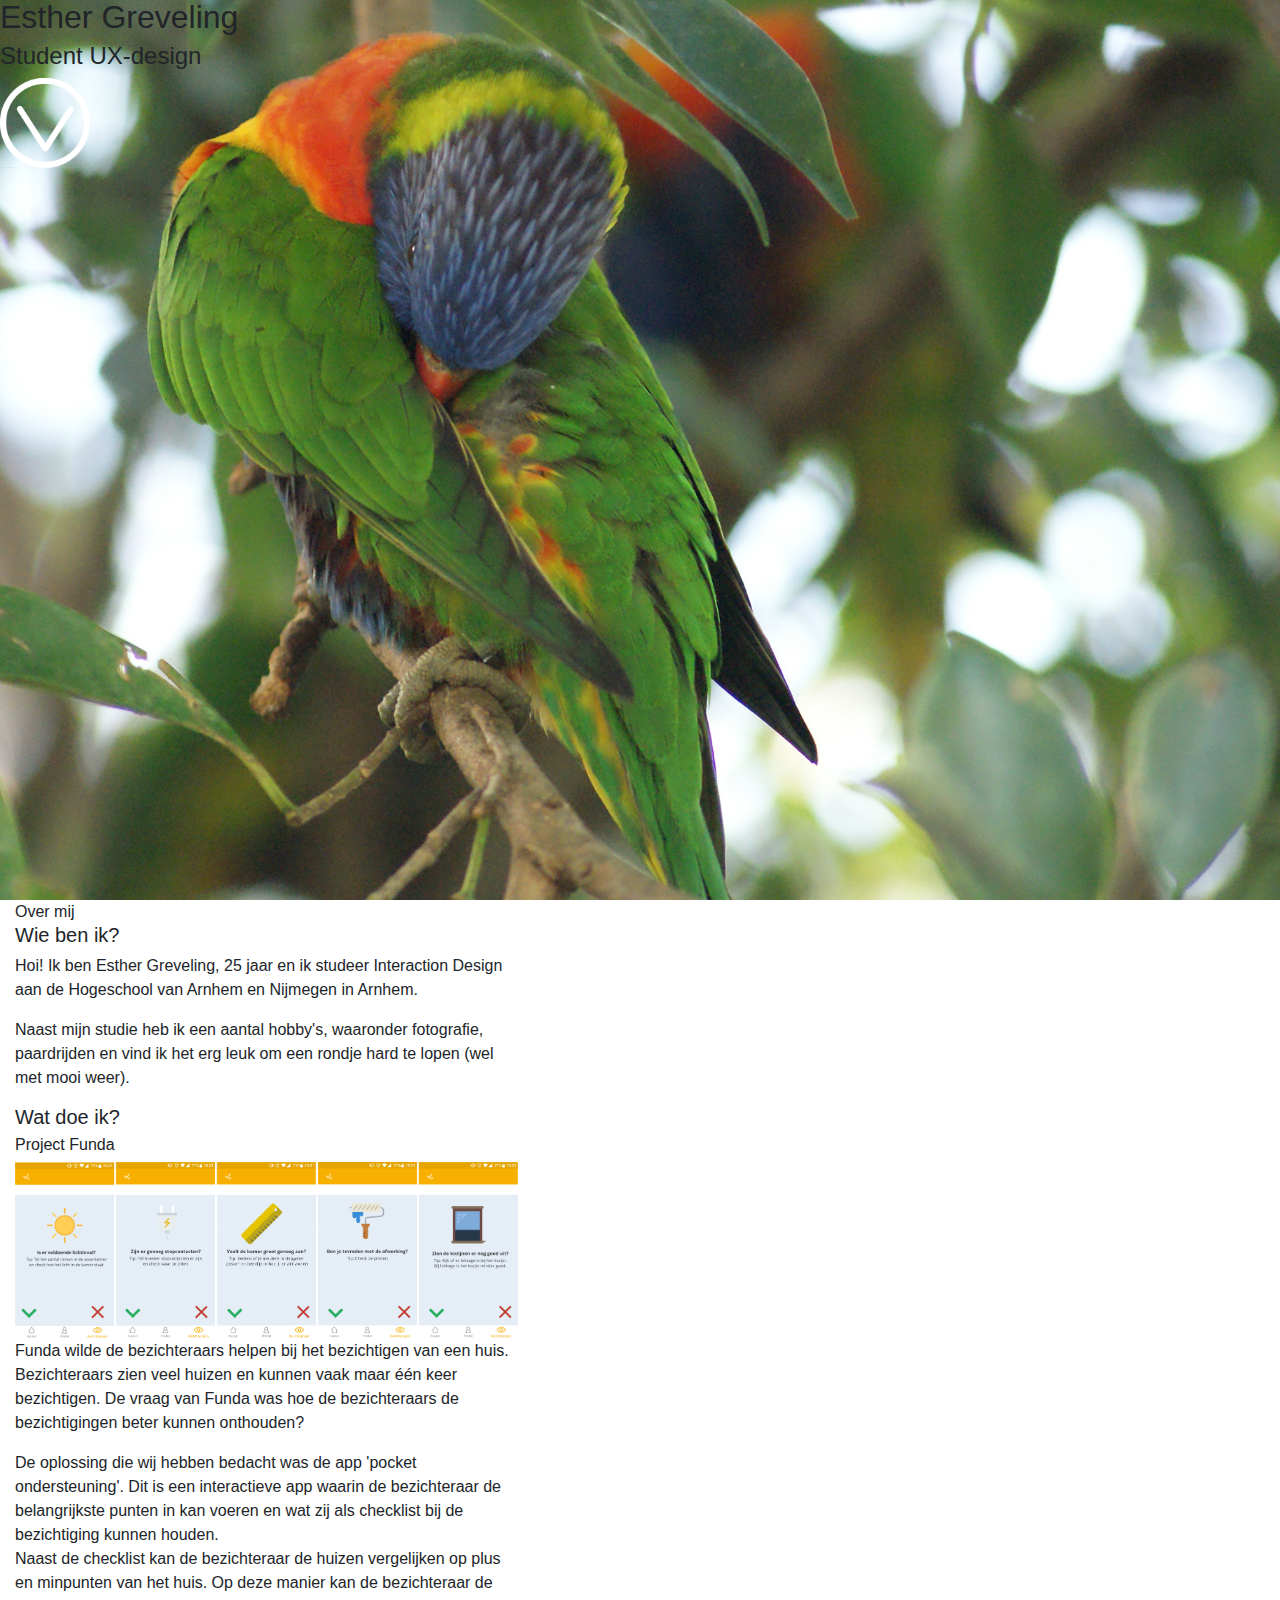
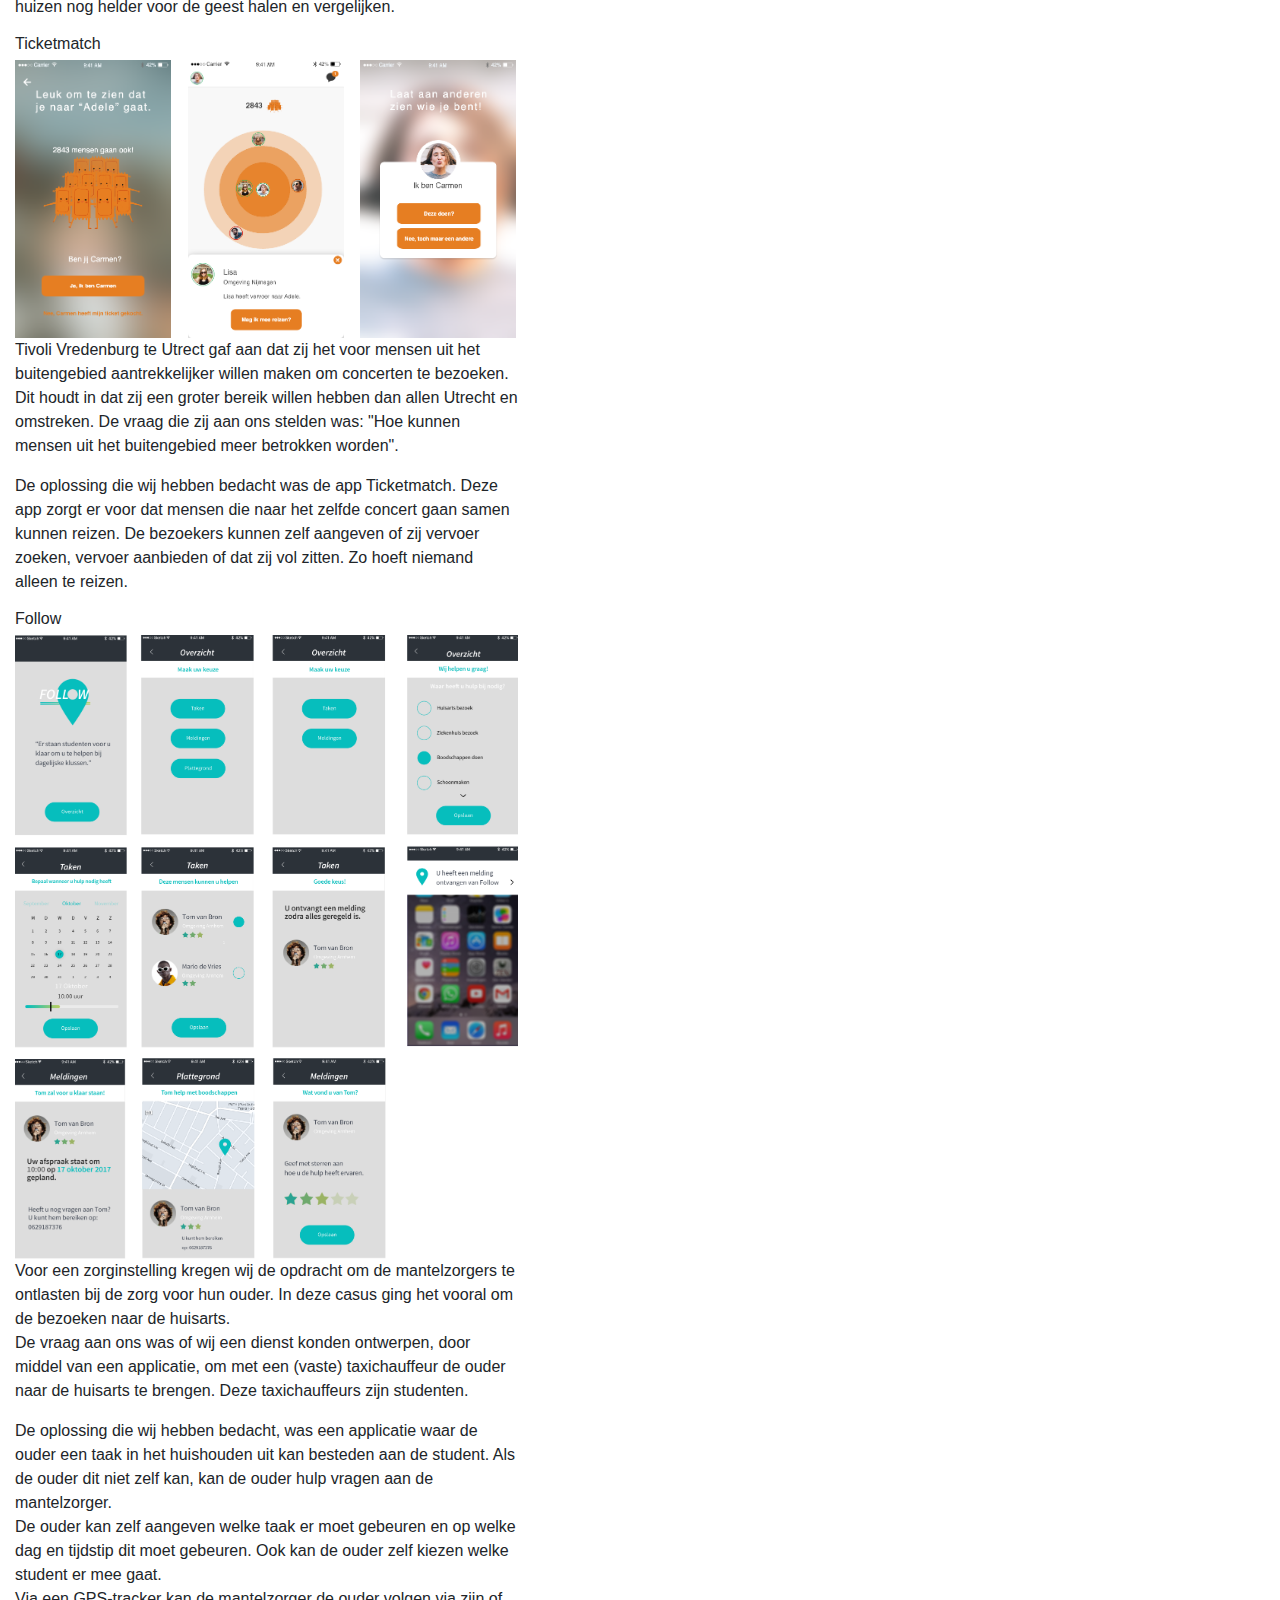
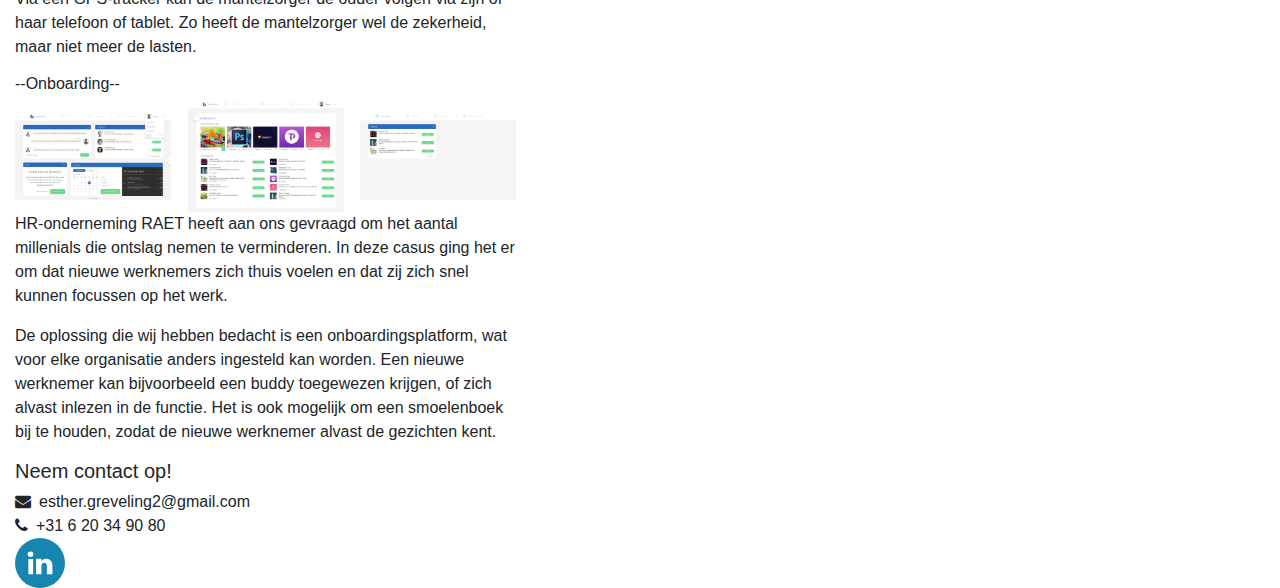
==== commit bbd12349: "wijzigingen" ====
--- a/docs/index.html
+++ b/docs/index.html
@@ -15,7 +15,7 @@
 
     <body>
         <div id="headerContainer" class="centerContainer">
-            <!-- <div id="nameContainer"> 
+             <div id="nameContainer"> 
                 <div>
                     <h2>Esther Greveling</h2>
                     <h4>Student UX-design</h4>
@@ -34,103 +34,7 @@
 
             <p>Hoi! Ik ben Esther Greveling, 25 jaar en ik studeer Interaction Design aan de Hogeschool van Arnhem en Nijmegen in Arnhem.</p>
             <p>Naast mijn studie heb ik een aantal hobby's, waaronder fotografie, paardrijden en vind ik het erg leuk om een rondje hard te lopen (wel met mooi weer).</p>
-            -->
-            
-            <link href='https://fonts.googleapis.com/css?family=Montserrat:400,700' rel='stylesheet' type='text/css'>
-            <link href='https://fonts.googleapis.com/css?family=Lato:300' rel='stylesheet' type='text/css'>
-        
-        
-        <header>
-            <h1>Balkan Style <br> <span>[ Portfolio Gallery ]</span></h1>
-        </header>
-        
-        <div id="top"></div>
-        <section class="gallery">
-            <div class="row">
-                <ul>
-                    <a href="#" class="close"></a>
-                    <li>
-                        <a href="#item02">
-                            <img src="https://cdn.dribbble.com/users/545884/screenshots/3981307/lorena2.png" alt="">
-                        </a>
-                    </li>
-        
-                    <li>
-                        <a href="#item02">
-                            <img src="https://cdn.dribbble.com/users/545884/screenshots/3892302/contact.png" alt="">
-                        </a>
-                    </li>
-        
-                    <li>
-                        <a href="#item02">
-                            <img src="https://cdn.dribbble.com/users/545884/screenshots/4154721/dive--001.png" alt="">
-                        </a>
-                    </li>
-                    <li>
-                        <a class="image" href="#item01">
-                            <img src="https://cdn.dribbble.com/users/545884/screenshots/4356121/darko--dr.jpg" alt="">
-                        </a>
-                    </li>
-                    <li>
-                        <a class="image" href="#item02">
-                            <img src="https://cdn.dribbble.com/users/545884/screenshots/3695553/news.png" alt="">
-                        </a>
-                    </li>
-                    <li>
-                        <a class="image" href="#item01">
-                            <img src="https://cdn.dribbble.com/users/545884/screenshots/4360101/liberosis_--_12.png" alt="">
-                        </a>
-                    </li>
-                    <li>
-                        <a class="image" href="#item01">
-                            <img src="https://cdn.dribbble.com/users/545884/screenshots/3148799/technical-book.jpg" alt="">
-                        </a>
-                    </li>
-                    <li>
-                        <a class="image" href="#item01">
-                            <img src="https://cdn.dribbble.com/users/545884/screenshots/2883479/cover.jpg" alt="">
-                        </a>
-                    </li>
-                </ul>
-            </div> <!-- / row -->
-        
-            <!-- Item 01 -->
-            <div id="item01" class="port">
-            
-                <div class="row">
-                    <div class="description">
-                        <h1>Item 01</h1>
-                        <p>Lorem ipsum dolor sit amet, consectetur adipiscing elit. Vivamus quis libero erat. Integer ac purus est. Proin erat mi, pulvinar ut magna eget, consectetur auctor turpis.</p>
-                    </div>
-        
-                        <img src="https://cdn.dribbble.com/users/545884/screenshots/3981307/lorena2.png" alt="">
-                    </div>
-                </div> <!-- / row -->
-        
-            </div> <!-- / Item 02 -->
-        
-            <!-- Item 02 -->
-            <div id="item02" class="port">
-            
-                <div class="row">
-                    <div class="description">
-                        <h1>Item 02</h1>
-                        <p>Lorem ipsum dolor sit amet, consectetur adipiscing elit. Vivamus quis libero erat. Integer ac purus est. Proin erat mi, pulvinar ut magna eget, consectetur auctor turpis.</p>
-                    </div>
-                    <img src="https://cdn.dribbble.com/users/545884/screenshots/2883479/cover.jpg" alt="">
-                </div> <!-- / row -->
-        
-            </div> <!-- / Item 02 -->
-        
-        </section> <!-- / projects -->
-        
-        
-        
-        
 
-
-
-            
             <!--Mijn projecten-->
             <h5>Wat doe ik?</h5>
             
@@ -151,7 +55,7 @@
                     <img style="width: 31%;" src="images/tivoli/selfie.png" />
                 </div>
             </div>
-            <p>Tivoli Vredenburg te Utrecht gaf aan dat zij het voor mensen uit het buitengebied aantrekkelijker willen maken om concerten te bezoeken. Dit houdt in dat zij een groter bereik willen hebben dan allen Utrecht en omstreken. De vraag die zij aan ons stelden was: "Hoe kunnen mensen uit het buitengebied meer betrokken worden".</p>
+            <p>Tivoli Vredenburg te Utrect gaf aan dat zij het voor mensen uit het buitengebied aantrekkelijker willen maken om concerten te bezoeken. Dit houdt in dat zij een groter bereik willen hebben dan allen Utrecht en omstreken. De vraag die zij aan ons stelden was: "Hoe kunnen mensen uit het buitengebied meer betrokken worden".</p>
             <p>De oplossing die wij hebben bedacht was de app Ticketmatch. Deze app zorgt er voor dat mensen die naar het zelfde concert gaan samen kunnen reizen. De bezoekers kunnen zelf aangeven of zij vervoer zoeken, vervoer aanbieden of dat zij vol zitten. Zo hoeft niemand alleen te reizen.</p>
             
             <!--Follow-->
--- a/docs/style.css
+++ b/docs/style.css
@@ -16,7 +16,7 @@
     max-width: 100%;
 }
 
-/* #headerContainer { 
+#headerContainer { 
     height: 100vh;
     width: 100vw;
 
@@ -33,203 +33,6 @@
     background-image: url("images/DownIconWhite.png");
     background-size: cover;
     background-position: center;
-}
-*/
-
-=transition($transition-property, $transition-time, $method)
-	-webkit-transition: $transition-property $transition-time $method
-	-moz-transition: $transition-property $transition-time $method
-	transition: $transition-property $transition-time $method
-
-*
-	-webkit-box-sizing: border-box
-	-moz-box-sizing: border-box
-	box-sizing: border-box
-	&:before, &:after
-		-webkit-box-sizing: border-box
-		-moz-box-sizing: border-box
-		box-sizing: border-box
-
-body
-	font-family: 'Lato', sans-serif
-	font-weight: 300
-	line-height: 1.5
-	color: #333
-
-a
-	color: #fff
-
-.row
-	width: 100%
-	max-width: 1170px
-	margin: 0 auto
-	padding: 0
-	clear: both
-
-	img
-		max-width: 100%
-		height: auto
-		padding: 0
-		margin: 0
-
-
-%col
-	float: left
-	margin: 0 0.8771929824561403%
-	overflow: hidden
-
-// HEADER
-header
-	background-color: #84b4b1
-	color: #fff
-	text-align: center
-	padding: 30px 0 120px
-
-	h1
-		text-align: center
-		text-transform: uppercase
-		font-size: 65px
-		font-weight: 400
-		letter-spacing: 3px
-		line-height: .8
-		padding-top: 50px
-		font-family: 'Montserrat', sans-serif
-
-		span
-			text-transform: uppercase
-			letter-spacing: 7px
-			font-size: 25px
-			line-height: 1
-
-	p
-		padding-top: 30px
-
-
-// PROJECTS
-.gallery
-	padding: 40px 0 300px
-	position: relative
-	overflow: hidden
-	
-	ul
-		padding-top: 50px
-		position: relative
-		
-		li
-			@extend %col
-			margin-bottom: 20px
-			width: 23.24561403508772%
-			position: relative
-
-			a
-				display: block
-				position: relative
-				width: 100%
-				height: 100%
-				margin: 0
-				padding: 0
-				line-height: 0
-
-				&:before
-					position: absolute
-					width: 32px
-					height: 32px
-					top: 40%
-					left: 50%
-					margin: -14px 0 0 -16px
-					background: url(data:image/svg+xml;utf8,%3C%3Fxml%20version%3D%221.0%22%20encoding%3D%22utf-8%22%3F%3E%0A%3C%21--%20Generator%3A%20Adobe%20Illustrator%2017.1.0%2C%20SVG%20Export%20Plug-In%20.%20SVG%20Version%3A%206.00%20Build%200%29%20%20--%3E%0A%3C%21DOCTYPE%20svg%20PUBLIC%20%22-//W3C//DTD%20SVG%201.1//EN%22%20%22http%3A//www.w3.org/Graphics/SVG/1.1/DTD/svg11.dtd%22%3E%0A%3Csvg%20version%3D%221.1%22%0A%09%20id%3D%22svg2%22%20xmlns%3Adc%3D%22http%3A//purl.org/dc/elements/1.1/%22%20xmlns%3Acc%3D%22http%3A//creativecommons.org/ns%23%22%20xmlns%3Ardf%3D%22http%3A//www.w3.org/1999/02/22-rdf-syntax-ns%23%22%20xmlns%3Asvg%3D%22http%3A//www.w3.org/2000/svg%22%20xmlns%3Asodipodi%3D%22http%3A//sodipodi.sourceforge.net/DTD/sodipodi-0.dtd%22%20xmlns%3Ainkscape%3D%22http%3A//www.inkscape.org/namespaces/inkscape%22%20inkscape%3Aversion%3D%220.48.4%20r9939%22%20sodipodi%3Adocname%3D%22icon-fullscreen.svg%22%0A%09%20xmlns%3D%22http%3A//www.w3.org/2000/svg%22%20xmlns%3Axlink%3D%22http%3A//www.w3.org/1999/xlink%22%20x%3D%220px%22%20y%3D%220px%22%20viewBox%3D%220%200%20960%20560%22%0A%09%20enable-background%3D%22new%200%200%20960%20560%22%20xml%3Aspace%3D%22preserve%22%3E%0A%3Csodipodi%3Anamedview%20%20borderopacity%3D%221%22%20pagecolor%3D%22%23ffffff%22%20bordercolor%3D%22%23666666%22%20objecttolerance%3D%2210%22%20gridtolerance%3D%2210%22%20guidetolerance%3D%2210%22%20showgrid%3D%22false%22%20fit-margin-top%3D%220%22%20fit-margin-left%3D%220%22%20inkscape%3Azoom%3D%227.375%22%20inkscape%3Acx%3D%22-5.1525424%22%20inkscape%3Acy%3D%2216%22%20id%3D%22namedview11%22%20inkscape%3Awindow-x%3D%22-8%22%20inkscape%3Awindow-y%3D%22-8%22%20fit-margin-right%3D%220%22%20inkscape%3Apageopacity%3D%220%22%20fit-margin-bottom%3D%220%22%20inkscape%3Awindow-width%3D%221366%22%20inkscape%3Awindow-height%3D%22706%22%20inkscape%3Awindow-maximized%3D%221%22%20inkscape%3Apageshadow%3D%222%22%20inkscape%3Acurrent-layer%3D%22svg2%22%3E%0A%09%3C/sodipodi%3Anamedview%3E%0A%3Cg%3E%0A%09%3Crect%20x%3D%22220%22%20y%3D%22260%22%20fill%3D%22%23FFFFFF%22%20width%3D%22536%22%20height%3D%2224%22/%3E%0A%3C/g%3E%0A%3Cg%3E%0A%09%3Crect%20x%3D%22476%22%20y%3D%224%22%20fill%3D%22%23FFFFFF%22%20width%3D%2224%22%20height%3D%22556%22/%3E%0A%3C/g%3E%0A%3C/svg%3E%0A) no-repeat
-					content: ''
-					opacity: 0
-					z-index: 1
-					@include transition(all, 0.3s, linear)
-
-				&:hover:before
-					top: 50%
-					opacity: 1
-
-				&:after
-					position: absolute
-					width: 100%
-					top: 0
-					bottom: 0
-					background: rgba(0, 0, 0, 0.3)
-					content: ''
-					opacity: 0
-					@include transition(all, 0.3s, linear)
-					
-
-				&:hover:after
-					opacity: 1
-					
-
-
-
-
-// PORT
-.port
-	position: absolute
-	width: 100%
-	height: 100%
-	top: 0
-	left: 0
-	padding-top: 100px
-	background: #ffffff
-	background-color: #fafafa
-	z-index: 103
-	visibility: hidden
-	-webkit-transform: translateY(-100%)
-	transform: translateY(-100%)
-	border-bottom: 1px solid #d0d0d0
-	+transition(all, 0.5s, ease-in-out)
-
-	img
-		width: 50%
-
-	.description
-		float: left
-		width: 50%
-		max-height: 100%
-		padding: 0 40px 40px
-		overflow: auto
-
-	h1
-		font-size: 35px
-		line-height: 2.3
-		padding: 0
-
-	>*
-		opacity: 0
-		+transition(all, 0.5s, linear)
-
-	&.item_open
-		visibility: visible
-		-webkit-transform: translateY(0%)
-		transform: translateY(0%)
-		+transition(all, 0.4s, ease-in-out)
-
-	> *
-		opacity: 1
-		-webkit-transition-delay: 0.5s
-		transition-delay: 0.5s
-
-
-
-
-.close
-	width: 21px
-	height: 21px
-	background: url(data:image/svg+xml;utf8,%3C%3Fxml%20version%3D%221.0%22%20encoding%3D%22utf-8%22%3F%3E%0A%3C%21--%20Generator%3A%20Adobe%20Illustrator%2017.1.0%2C%20SVG%20Export%20Plug-In%20.%20SVG%20Version%3A%206.00%20Build%200%29%20%20--%3E%0A%3C%21DOCTYPE%20svg%20PUBLIC%20%22-//W3C//DTD%20SVG%201.1//EN%22%20%22http%3A//www.w3.org/Graphics/SVG/1.1/DTD/svg11.dtd%22%3E%0A%3Csvg%20version%3D%221.1%22%0A%09%20id%3D%22svg2%22%20xmlns%3Adc%3D%22http%3A//purl.org/dc/elements/1.1/%22%20xmlns%3Acc%3D%22http%3A//creativecommons.org/ns%23%22%20xmlns%3Ardf%3D%22http%3A//www.w3.org/1999/02/22-rdf-syntax-ns%23%22%20xmlns%3Asvg%3D%22http%3A//www.w3.org/2000/svg%22%0A%09%20xmlns%3D%22http%3A//www.w3.org/2000/svg%22%20xmlns%3Axlink%3D%22http%3A//www.w3.org/1999/xlink%22%20x%3D%220px%22%20y%3D%220px%22%20viewBox%3D%220%200%2021%2021%22%0A%09%20enable-background%3D%22new%200%200%2021%2021%22%20xml%3Aspace%3D%22preserve%22%3E%0A%3Cg%20id%3D%22layer1%22%20transform%3D%22translate%280%2C-1031.3622%29%22%3E%0A%09%3Cpath%20id%3D%22path2987%22%20fill%3D%22none%22%20stroke%3D%22%23000000%22%20d%3D%22M0%2C1031.4l21%2C21%22/%3E%0A%09%3Cpath%20id%3D%22path2989%22%20fill%3D%22none%22%20stroke%3D%22%23000000%22%20d%3D%22M21%2C1031.4l-21%2C21%22/%3E%0A%3C/g%3E%0A%3C/svg%3E%0A%0A) no-repeat
-	position: absolute
-	right: 10px
-	top: -121px
-	opacity: 1
-	z-index: 1004
-	+transition(all, 0.1s, ease-in-out)
-
-	.item_open &
-		opacity: 1
-		top: 0px
-		+transition(all, 0.3s, ease-in-out)
 
 
 
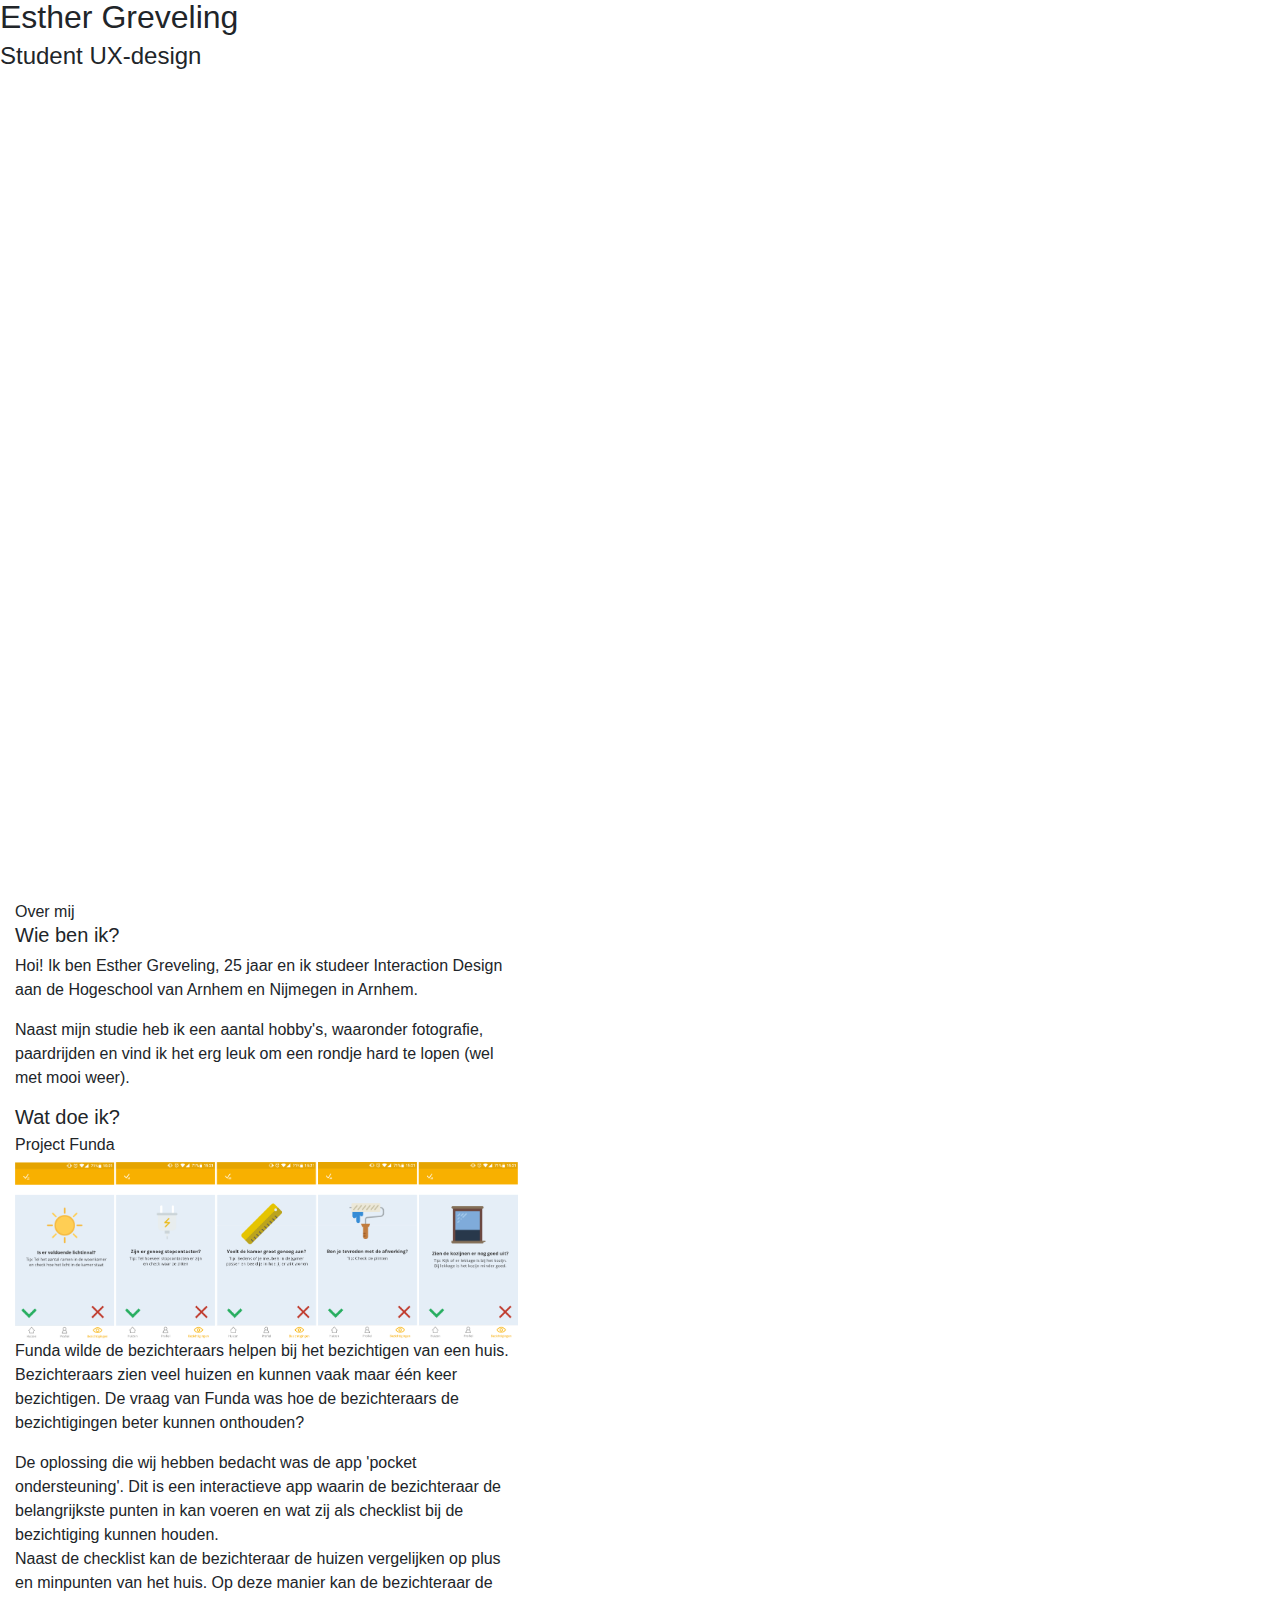
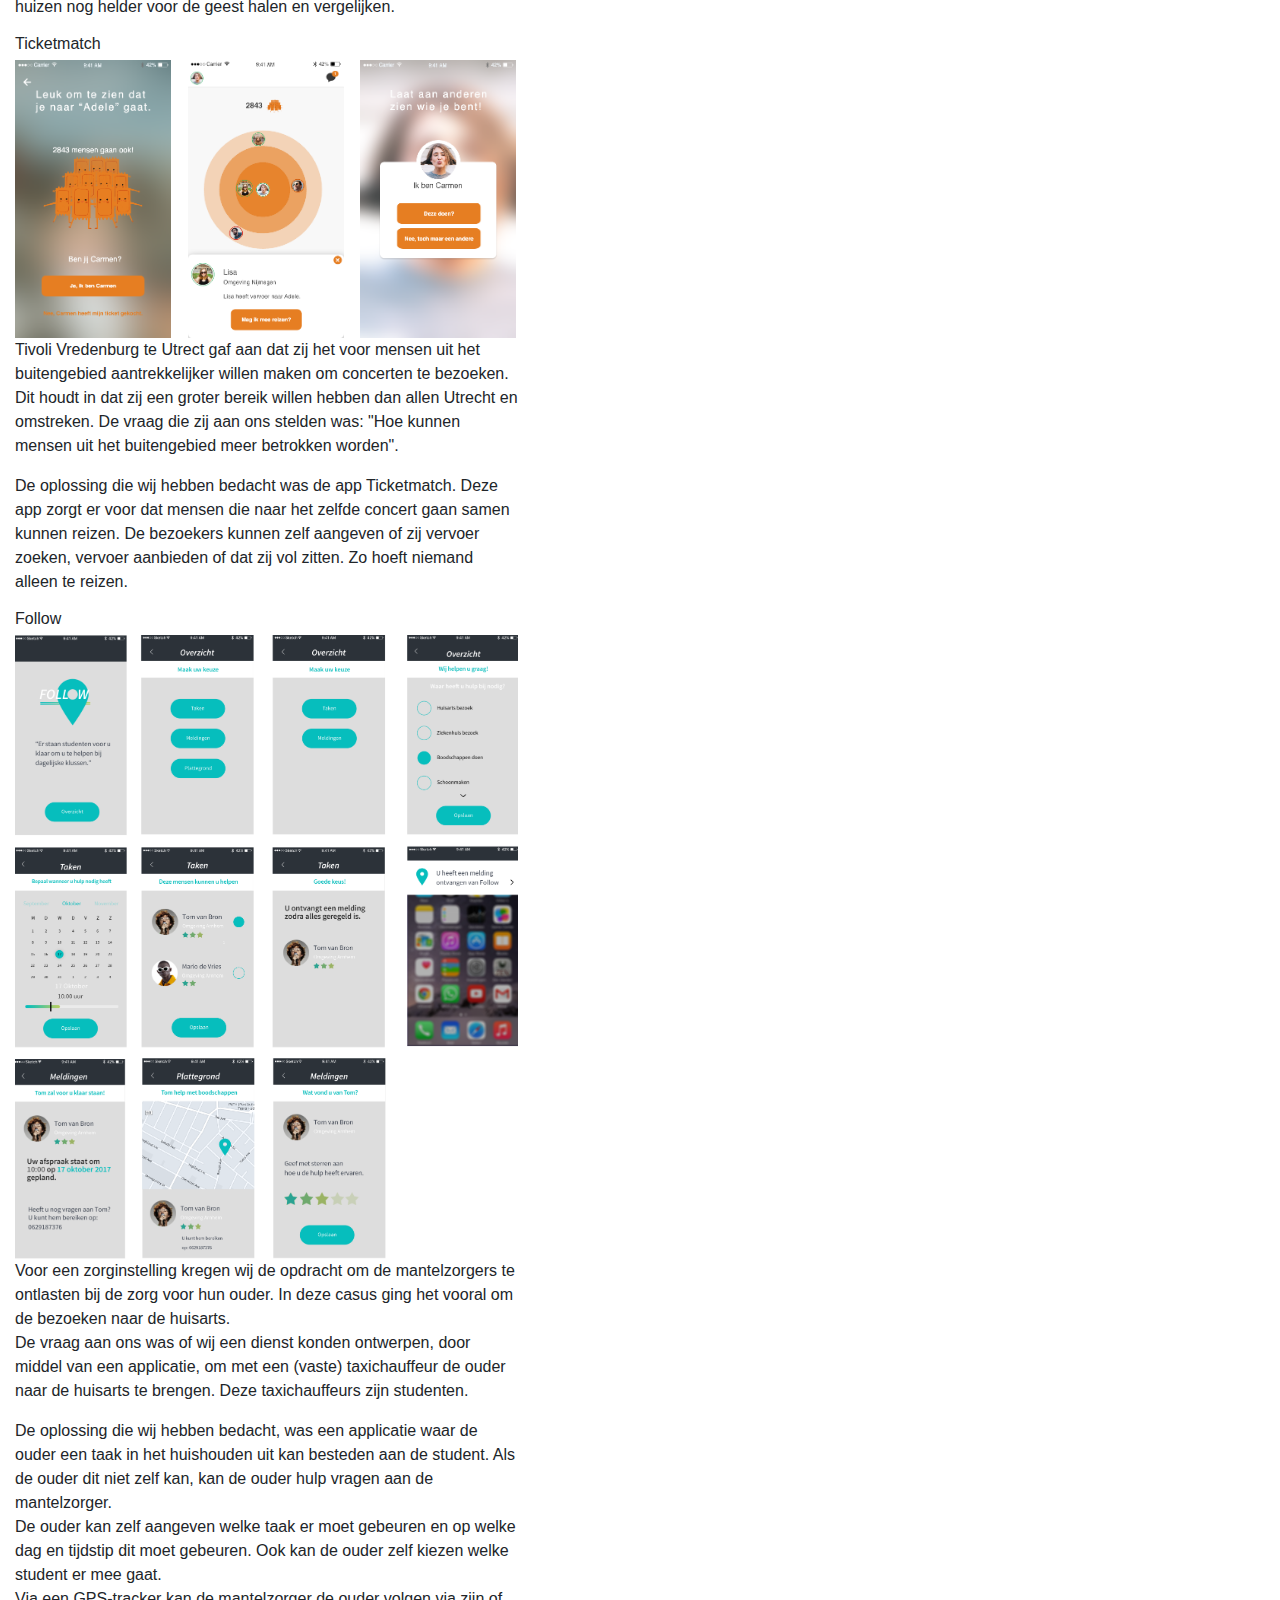
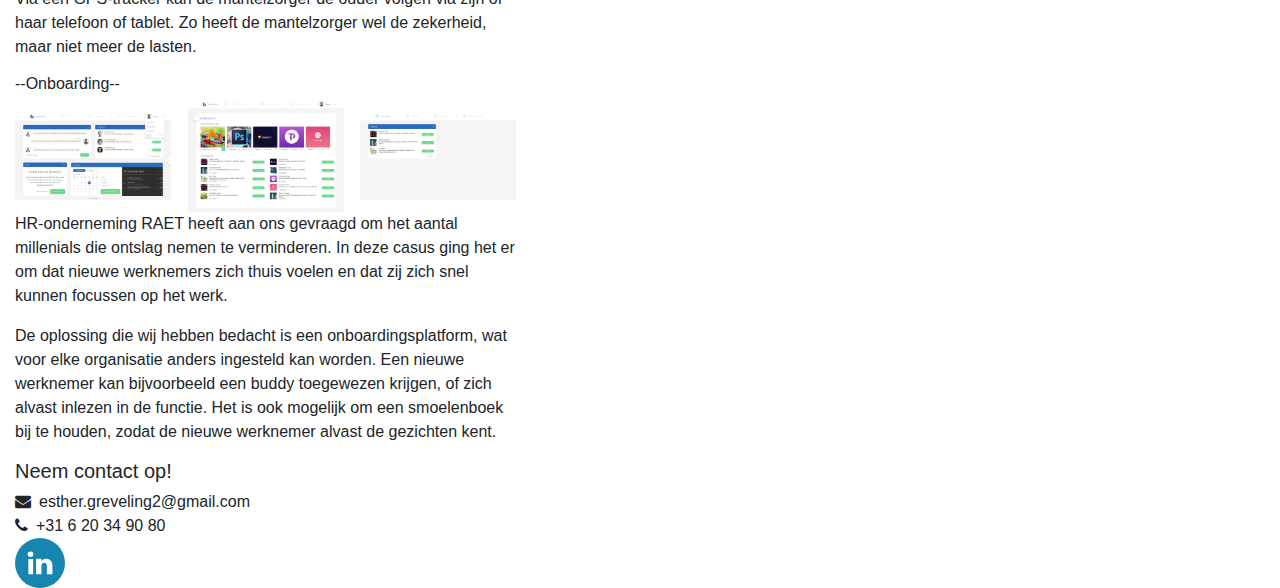
==== commit c597a8ec: "Added css paths in index.htnl" ====
--- a/docs/index.html
+++ b/docs/index.html
@@ -6,8 +6,8 @@
         
         <title>Esther Greveling</title>
 
-        <link rel="stylesheet" href="style.css">
-        <link rel="stylesheet" href="bootstrap.min.css">
+        <link rel="stylesheet" href="css/style.css">
+        <link rel="stylesheet" href="css/bootstrap.min.css">
         <link rel="stylesheet" href="css/font-awesome.min.css">
         <script type="text/javascript" src="scripts/jquery-3.2.1.min.js"></script>
         <script type="text/javascript" src="scripts/scrollToContent.js"></script>
--- a/docs/css/style.css
+++ b/docs/css/style.css
@@ -0,0 +1,161 @@
+body {
+    margin: 0;
+    overflow-x: hidden;
+}
+
+body,
+i>span {
+    font-family: -apple-system,BlinkMacSystemFont,"Segoe UI",Roboto,"Helvetica Neue",Arial,sans-serif
+}
+
+i>span {
+    margin-left: 4px;
+}
+
+img {
+    max-width: 100%;
+}
+
+#headerContainer { 
+    height: 100vh;
+    width: 100vw;
+
+    background-image: url("images/vogel.jpg");
+    background-size: cover;
+    background-position: center;
+}
+
+#moreContentButton {
+    bottom: 40px;
+    height: 90px;
+    width: 90px;
+
+    background-image: url("images/DownIconWhite.png");
+    background-size: cover;
+    background-position: center;
+
+
+
+
+
+
+.centerContainer {
+    position: relative;
+    min-height: 23px;
+}
+
+.centerContainer>div,
+.center {
+    position: absolute !important;
+    margin: auto !important;
+    left: 0 !important; 
+    right: 0 !important;
+}
+
+.centerChildren {
+    text-align: center;
+}
+
+#nameContainer {
+    width: 100%;
+    height: 100%;
+
+    background: -webkit-radial-gradient(rgba(105, 105, 100, 0.20), rgba(0, 0, 0, 0.70));
+    background:      -o-radial-gradient(rgba(105, 105, 100, 0.20), rgba(0, 0, 0, 0.70));
+    background:    -moz-radial-gradient(rgba(105, 105, 100, 0.20), rgba(0, 0, 0, 0.70));
+    background:         radial-gradient(rgba(105, 105, 100, 0.20), rgba(0, 0, 0, 0.70));
+}
+
+#nameContainer>div {
+    display:table-cell;
+    vertical-align: middle;
+    width:100vw;
+    height:100vh;
+}
+
+#nameContainer>div>h2,
+#nameContainer>div>h4 {
+    text-align: center;
+    margin-top: 3px;
+    margin-bottom: 3px;
+
+    font-family:"Arial";
+    color: white;
+}
+
+h5 {
+    text-align: center;
+    margin-top: 30px !important;
+    font-size: 2.25rem !important;
+}
+
+h2 {
+    font-size: 10vh !important;
+}
+
+h4 {
+    font-size: 5vh !important;
+}
+
+.clickable {
+    cursor: pointer;
+}
+
+#estherPicture {
+    background-image: url(images/esther.jpg);
+}
+
+.roundPicture
+{
+    background-position: center;
+    background-repeat: no-repeat;
+    background-size: cover;
+    
+    width: 170px;
+    height: 170px;
+    border-radius: 50%;
+    
+    position: absolute;
+    margin: auto;
+    left: 0;
+    right: 0;
+    top: 0;
+    bottom: 0;
+}
+
+.roundPictureBorder
+{
+    width: 200px;
+    height: 200px;
+    margin: auto;
+    position: relative;
+}
+
+#phone {
+    width: 145px;
+}
+
+#email {
+    width: 231px;
+}
+
+.contactButtons {
+    width: 50px;
+    padding: 10px 0;
+}
+
+.contactButtons>a {
+    margin: 4px 2px;
+}
+
+.contactButtons>a>img {
+    width: 50px;
+    height: 50px;
+}
+
+@media all and (max-width: 576px) {    
+    #moreContentButton {
+        width: 20vw;
+        height: 20vw;
+    }
+}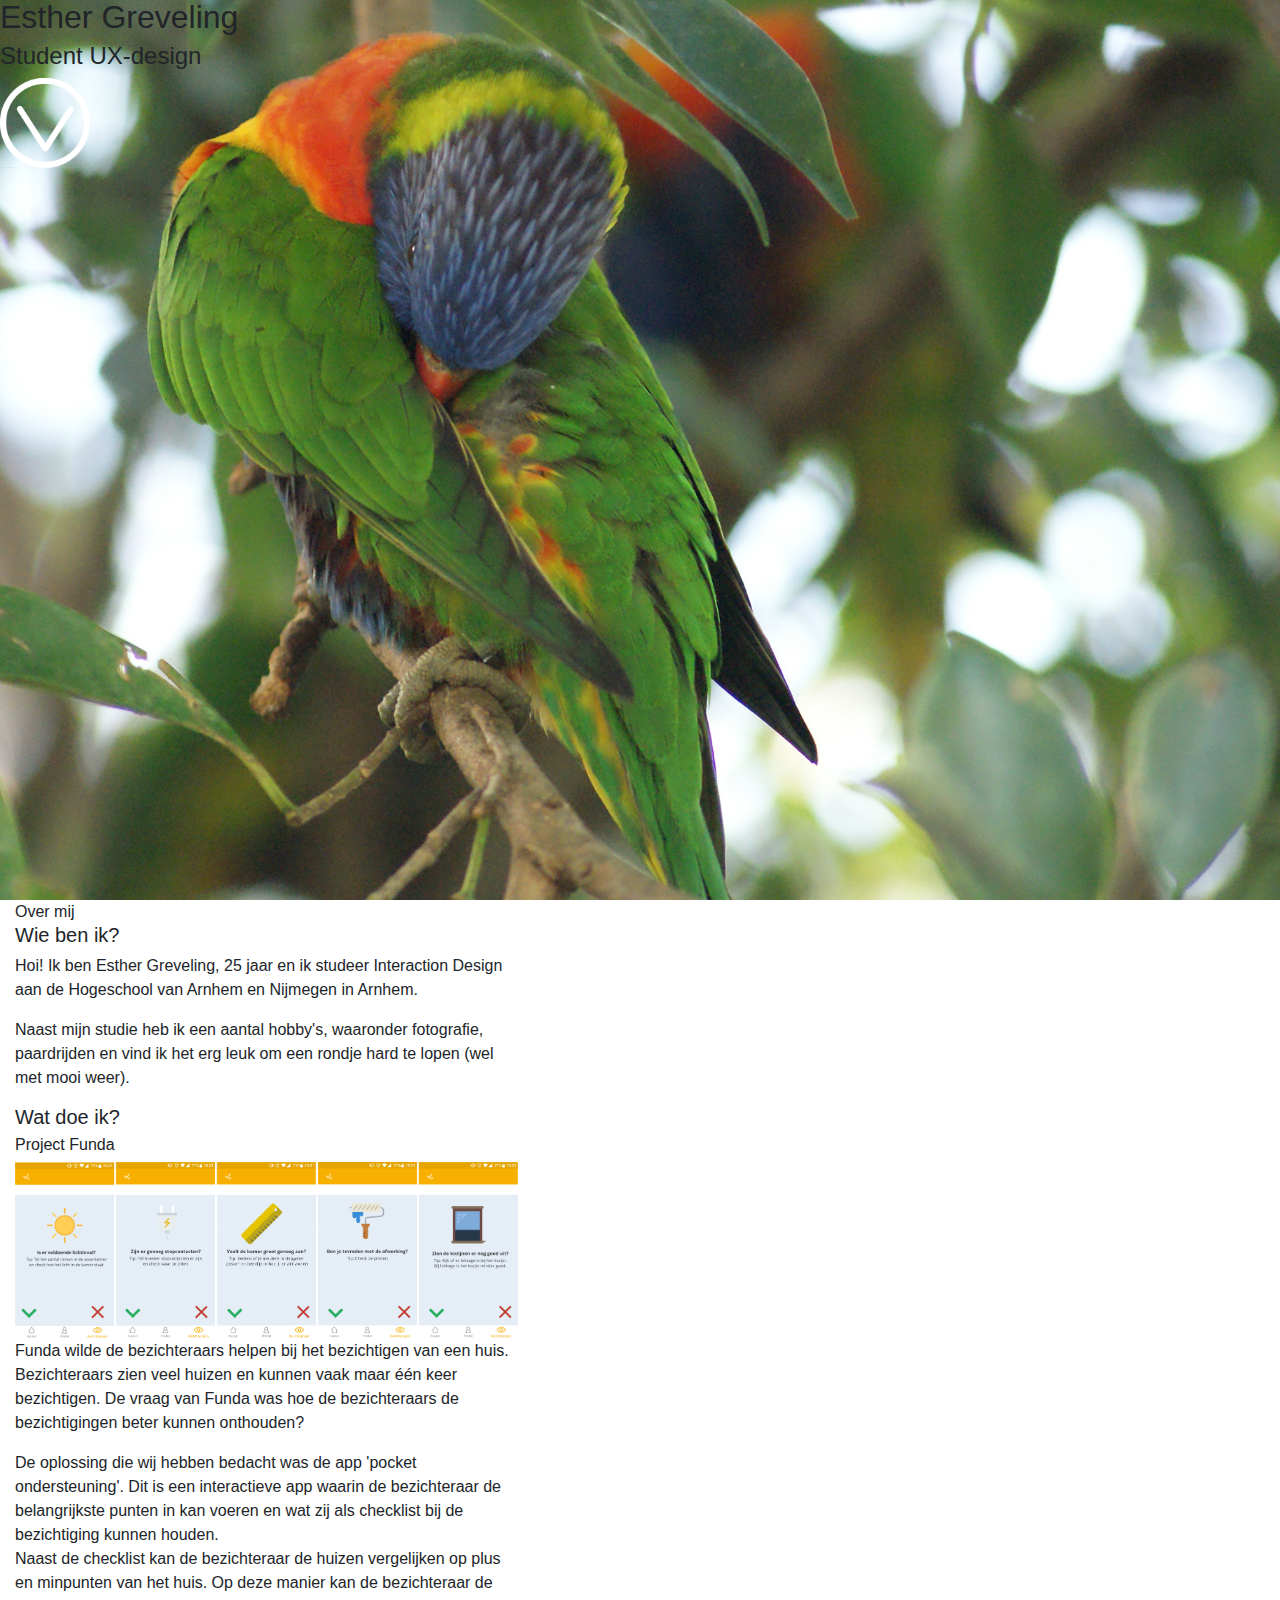
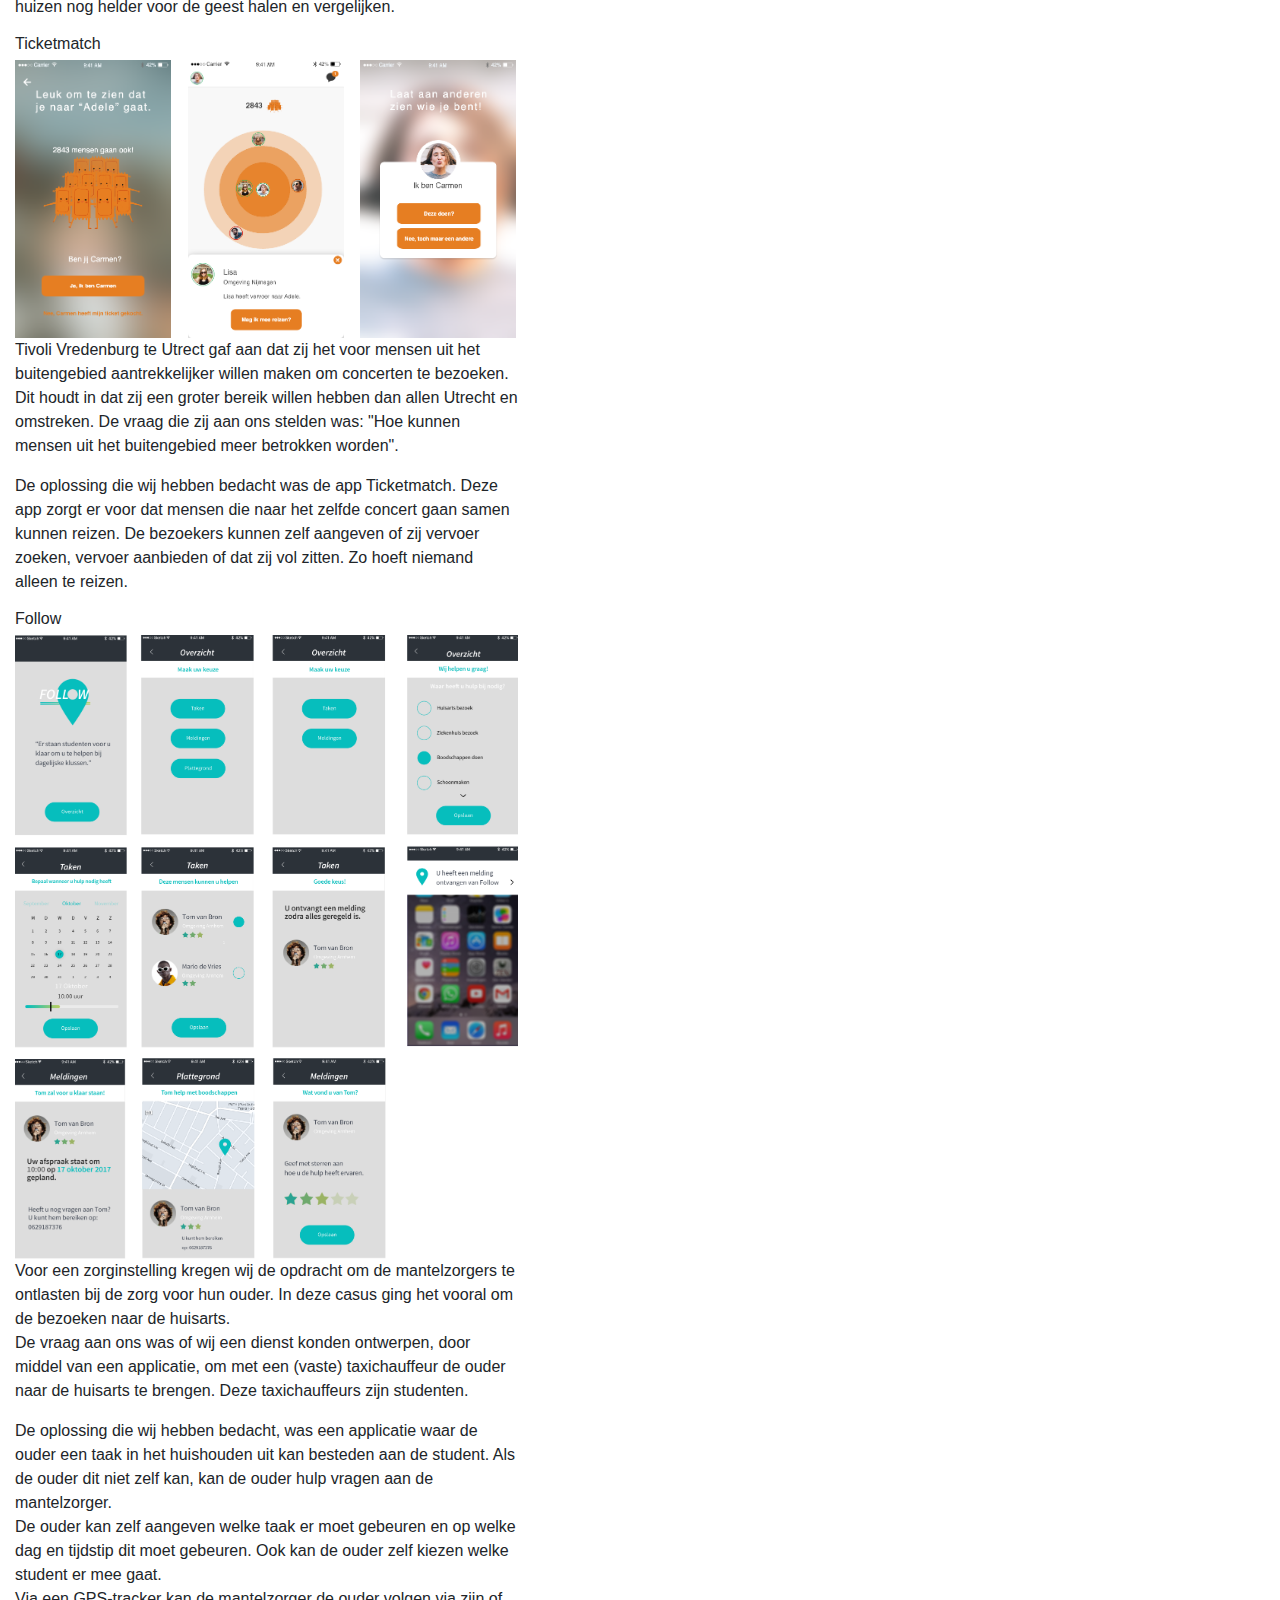
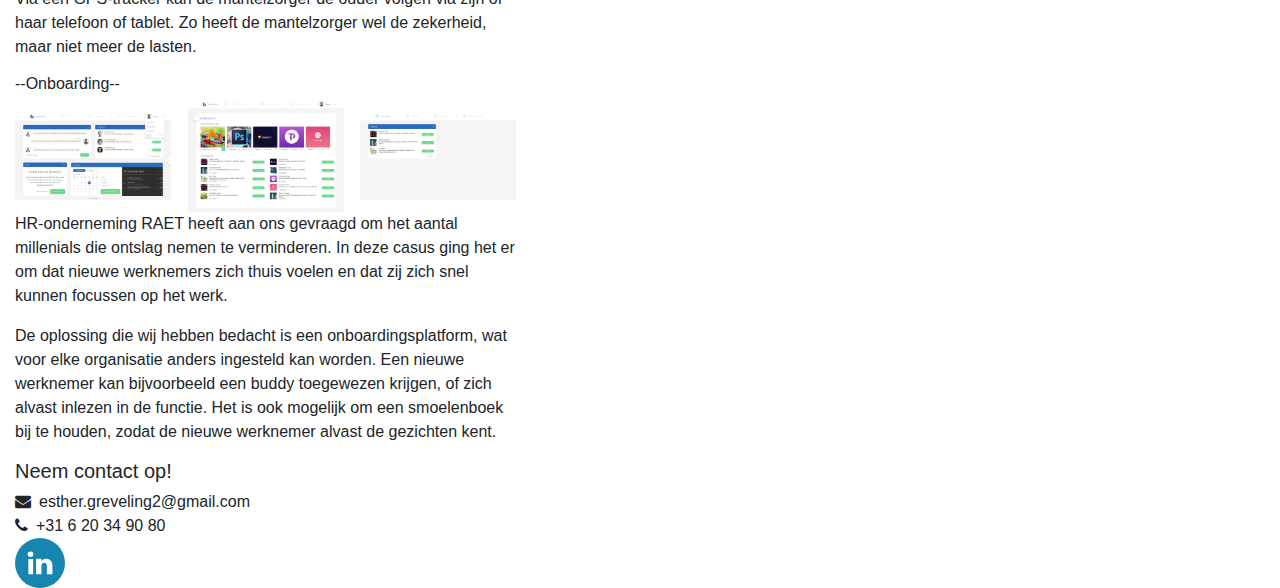
==== commit fd0f6b5d: "Moved files" ====
--- a/docs/index.html
+++ b/docs/index.html
@@ -6,8 +6,8 @@
         
         <title>Esther Greveling</title>
 
-        <link rel="stylesheet" href="css/style.css">
-        <link rel="stylesheet" href="css/bootstrap.min.css">
+        <link rel="stylesheet" href="style.css">
+        <link rel="stylesheet" href="bootstrap.min.css">
         <link rel="stylesheet" href="css/font-awesome.min.css">
         <script type="text/javascript" src="scripts/jquery-3.2.1.min.js"></script>
         <script type="text/javascript" src="scripts/scrollToContent.js"></script>
--- a/docs/style.css
+++ b/docs/style.css
@@ -0,0 +1,161 @@
+body {
+    margin: 0;
+    overflow-x: hidden;
+}
+
+body,
+i>span {
+    font-family: -apple-system,BlinkMacSystemFont,"Segoe UI",Roboto,"Helvetica Neue",Arial,sans-serif
+}
+
+i>span {
+    margin-left: 4px;
+}
+
+img {
+    max-width: 100%;
+}
+
+#headerContainer { 
+    height: 100vh;
+    width: 100vw;
+
+    background-image: url("images/vogel.jpg");
+    background-size: cover;
+    background-position: center;
+}
+
+#moreContentButton {
+    bottom: 40px;
+    height: 90px;
+    width: 90px;
+
+    background-image: url("images/DownIconWhite.png");
+    background-size: cover;
+    background-position: center;
+
+
+
+
+
+
+.centerContainer {
+    position: relative;
+    min-height: 23px;
+}
+
+.centerContainer>div,
+.center {
+    position: absolute !important;
+    margin: auto !important;
+    left: 0 !important; 
+    right: 0 !important;
+}
+
+.centerChildren {
+    text-align: center;
+}
+
+#nameContainer {
+    width: 100%;
+    height: 100%;
+
+    background: -webkit-radial-gradient(rgba(105, 105, 100, 0.20), rgba(0, 0, 0, 0.70));
+    background:      -o-radial-gradient(rgba(105, 105, 100, 0.20), rgba(0, 0, 0, 0.70));
+    background:    -moz-radial-gradient(rgba(105, 105, 100, 0.20), rgba(0, 0, 0, 0.70));
+    background:         radial-gradient(rgba(105, 105, 100, 0.20), rgba(0, 0, 0, 0.70));
+}
+
+#nameContainer>div {
+    display:table-cell;
+    vertical-align: middle;
+    width:100vw;
+    height:100vh;
+}
+
+#nameContainer>div>h2,
+#nameContainer>div>h4 {
+    text-align: center;
+    margin-top: 3px;
+    margin-bottom: 3px;
+
+    font-family:"Arial";
+    color: white;
+}
+
+h5 {
+    text-align: center;
+    margin-top: 30px !important;
+    font-size: 2.25rem !important;
+}
+
+h2 {
+    font-size: 10vh !important;
+}
+
+h4 {
+    font-size: 5vh !important;
+}
+
+.clickable {
+    cursor: pointer;
+}
+
+#estherPicture {
+    background-image: url(images/esther.jpg);
+}
+
+.roundPicture
+{
+    background-position: center;
+    background-repeat: no-repeat;
+    background-size: cover;
+    
+    width: 170px;
+    height: 170px;
+    border-radius: 50%;
+    
+    position: absolute;
+    margin: auto;
+    left: 0;
+    right: 0;
+    top: 0;
+    bottom: 0;
+}
+
+.roundPictureBorder
+{
+    width: 200px;
+    height: 200px;
+    margin: auto;
+    position: relative;
+}
+
+#phone {
+    width: 145px;
+}
+
+#email {
+    width: 231px;
+}
+
+.contactButtons {
+    width: 50px;
+    padding: 10px 0;
+}
+
+.contactButtons>a {
+    margin: 4px 2px;
+}
+
+.contactButtons>a>img {
+    width: 50px;
+    height: 50px;
+}
+
+@media all and (max-width: 576px) {    
+    #moreContentButton {
+        width: 20vw;
+        height: 20vw;
+    }
+}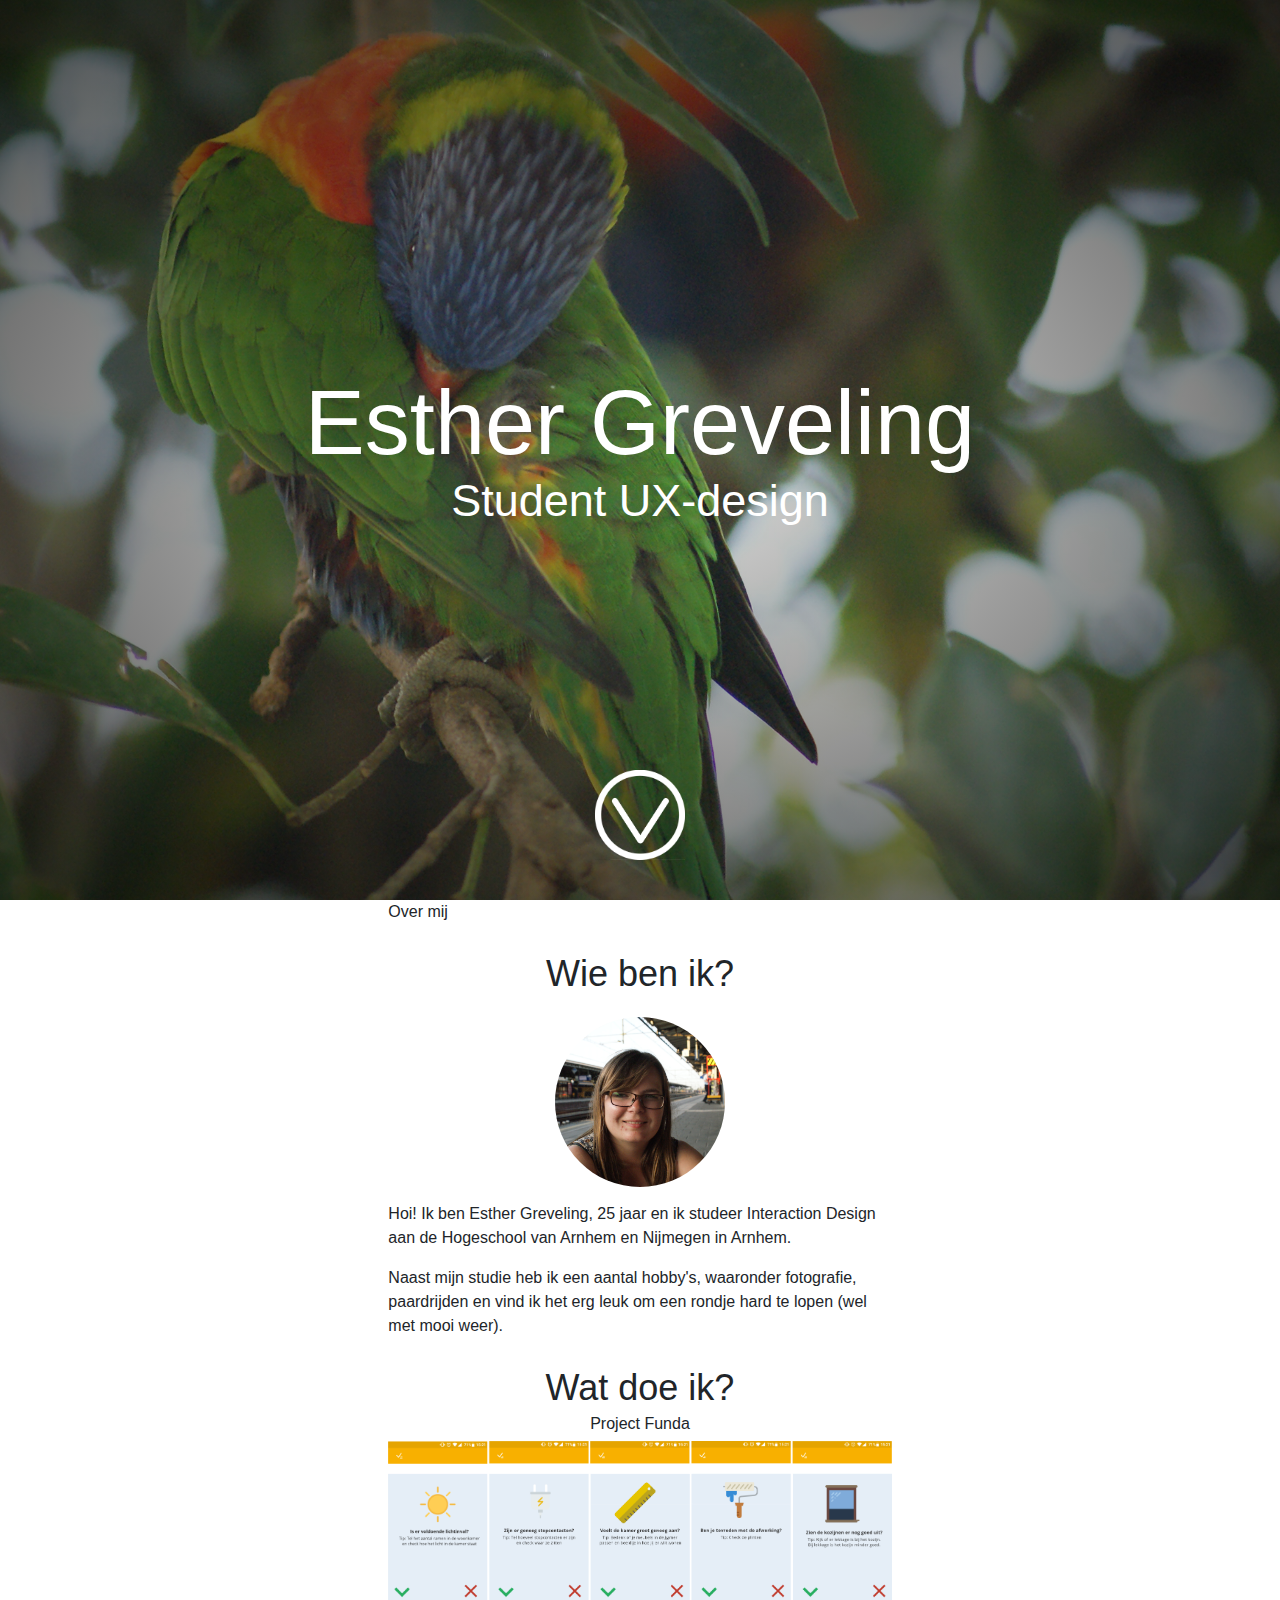
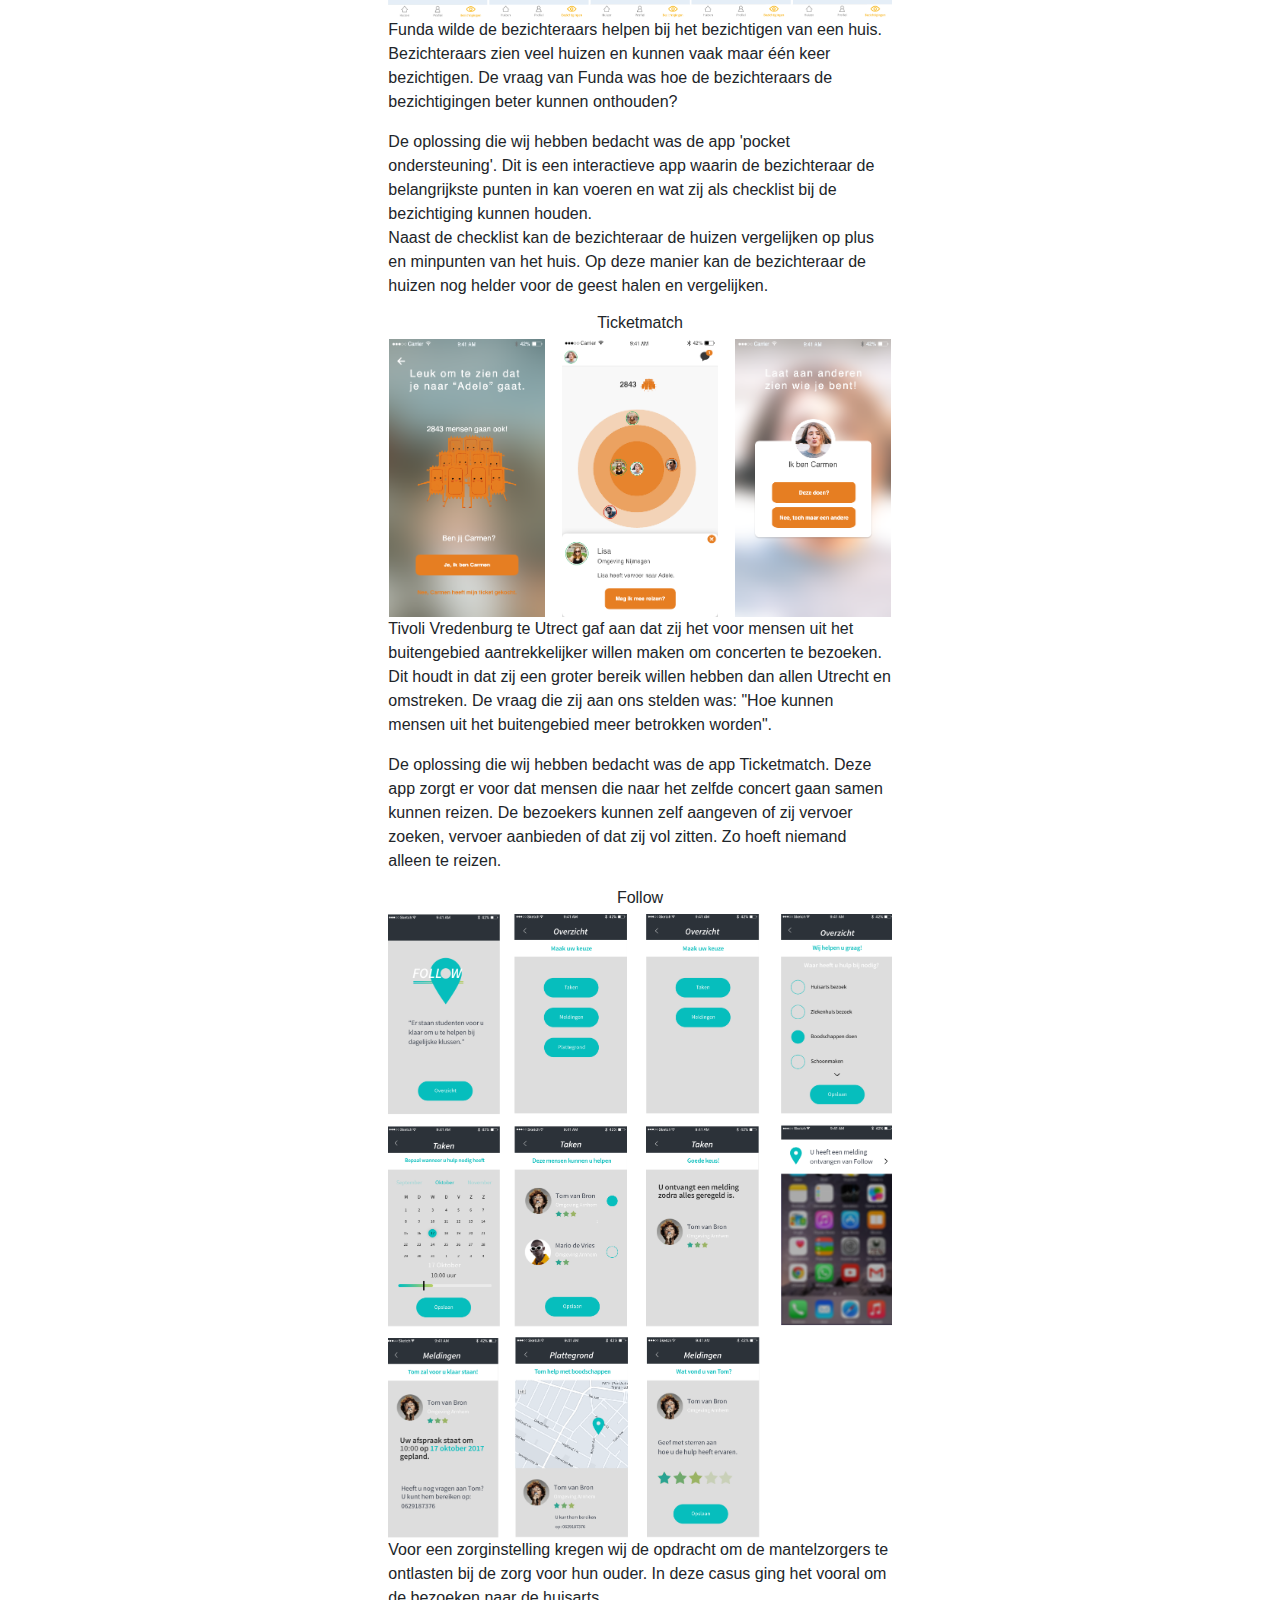
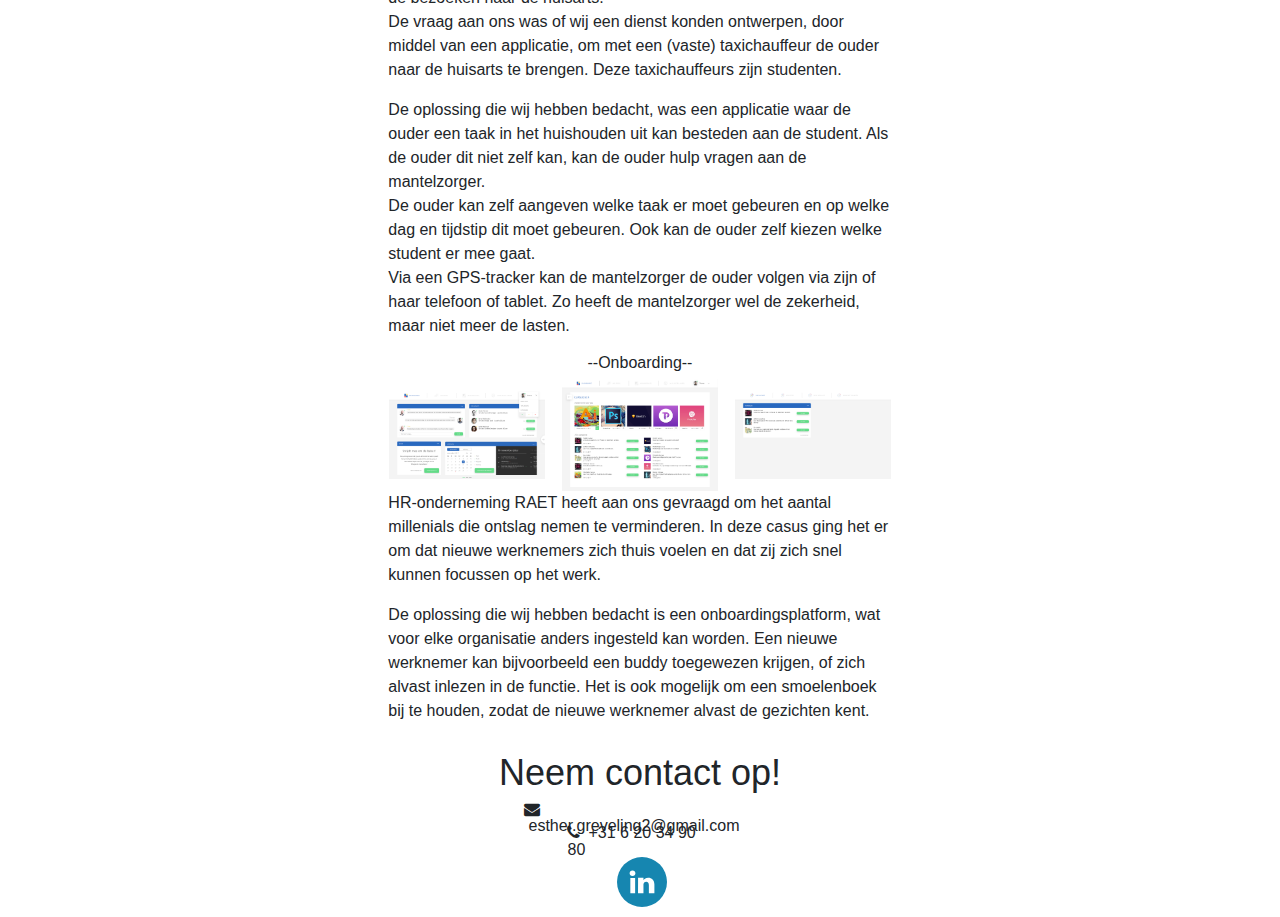
==== commit f3b840dc: "GEFIXT" ====
--- a/docs/index.html
+++ b/docs/index.html
@@ -7,7 +7,7 @@
         <title>Esther Greveling</title>
 
         <link rel="stylesheet" href="style.css">
-        <link rel="stylesheet" href="bootstrap.min.css">
+        <link rel="stylesheet" href="./bootstrap.min.css">
         <link rel="stylesheet" href="css/font-awesome.min.css">
         <script type="text/javascript" src="scripts/jquery-3.2.1.min.js"></script>
         <script type="text/javascript" src="scripts/scrollToContent.js"></script>
--- a/docs/style.css
+++ b/docs/style.css
@@ -33,11 +33,7 @@
     background-image: url("images/DownIconWhite.png");
     background-size: cover;
     background-position: center;
-
-
-
-
-
+}
 
 .centerContainer {
     position: relative;
